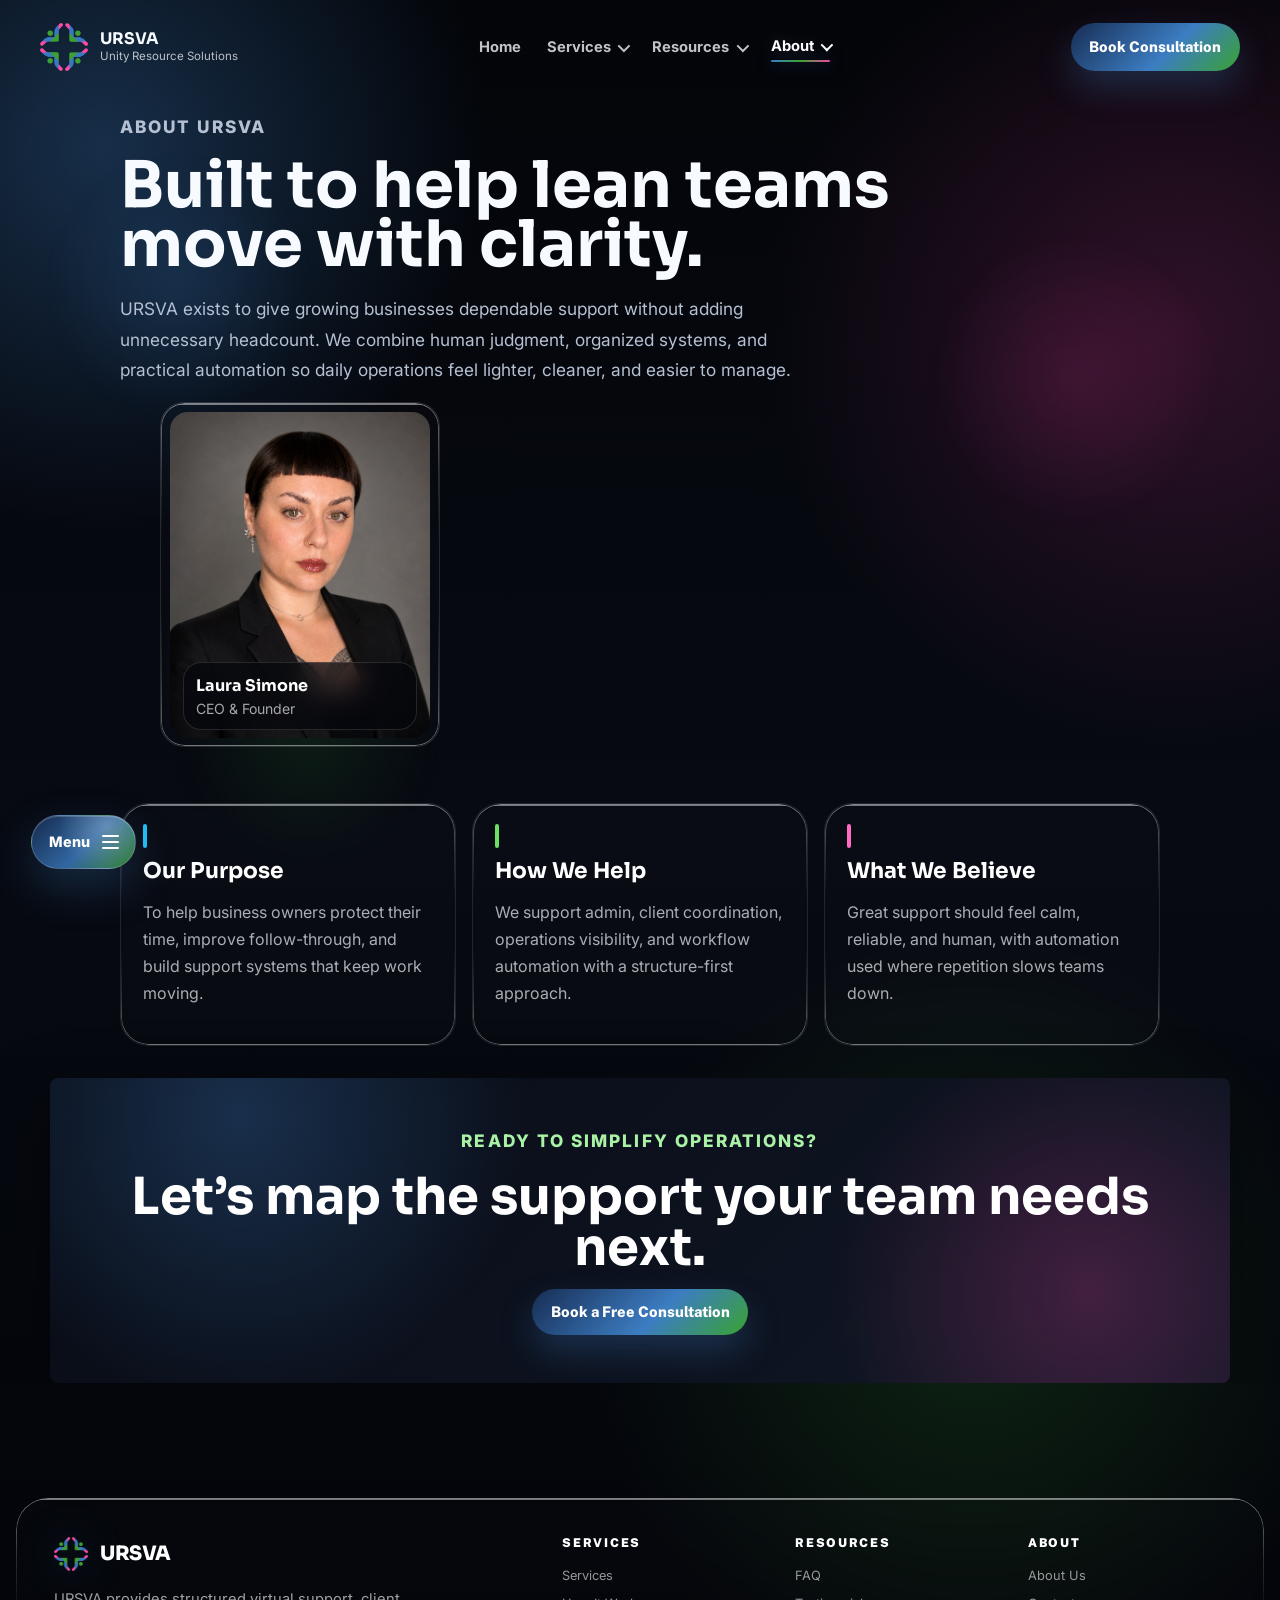
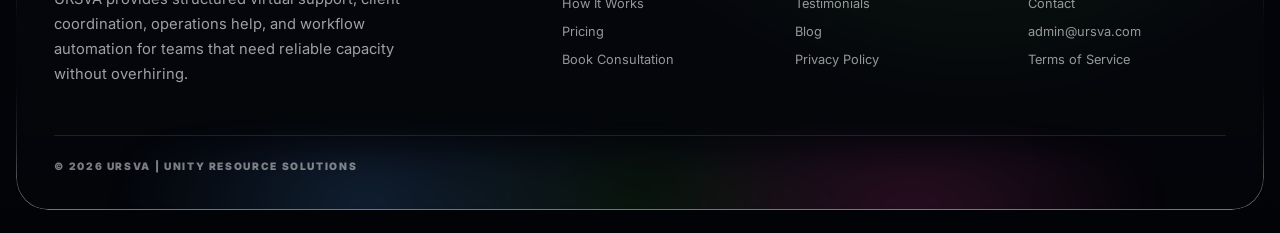
==== pages/about.html @ 96fa50a9 "update website" ====
<!DOCTYPE html>
<html lang="en">
  <head>
    <meta charset="UTF-8" />
    <meta name="viewport" content="width=device-width, initial-scale=1.0" />
    <link rel="preconnect" href="https://fonts.googleapis.com" />
    <link rel="preconnect" href="https://fonts.gstatic.com" crossorigin />
    <link href="https://fonts.googleapis.com/css2?family=Inter:wght@300;400;500;600;700;800&family=Public+Sans:wght@400;500;600;700;800&family=Sora:wght@500;600;700;800&display=swap" rel="stylesheet" />
    <link rel="stylesheet" href="../assets/css/styles.css" />
    <title>About Us | URSVA</title>
    <meta name="description" content="Learn about URSVA, a virtual support and workflow automation company founded by Laura Simone." />
    <meta name="keywords" content="about URSVA, Laura Simone CEO, virtual assistant company, workflow automation support" />
  </head>
  <body>
    <header class="site-header">
      <a class="brand" href="../index.html" aria-label="URSVA home">
        <img src="../assets/images/ursva-logo.png" alt="URSVA logo" />
        <span><strong>URSVA</strong><small>Unity Resource Solutions</small></span>
      </a>
      <button class="nav-toggle" type="button" aria-label="Open menu" aria-expanded="false">
        <span></span><span></span>
      </button>
      <nav class="site-nav" aria-label="Primary navigation">
        <a href="../index.html">Home</a>
        <div class="nav-item nav-dropdown services-menu">
          <a class="nav-link has-menu" href="services.html">Services</a>
          <div class="mega-menu" aria-label="Services menu">
            <div class="mega-menu-header">
              <h2>Services</h2>
              <p>Choose support, process, and pricing details for your team.</p>
            </div>
            <div class="mega-service-grid">
              <a class="mega-service-link" href="services.html#core-support"><span class="mini-icon blue"></span><span><strong>Core Support</strong><small>Daily admin, inbox, scheduling, and follow-ups.</small></span><em></em></a>
              <a class="mega-service-link" href="services.html#coordination"><span class="mini-icon green"></span><span><strong>Client Coordination</strong><small>Referral intake, records, tracking, and updates.</small></span><em></em></a>
              <a class="mega-service-link" href="services.html#operations"><span class="mini-icon pink"></span><span><strong>Operations Support</strong><small>Workflow visibility, reporting, and revenue support.</small></span><em></em></a>
              <a class="mega-service-link" href="services.html#automation"><span class="mini-icon dark"></span><span><strong>Workflow Automation</strong><small>Custom trackers, spreadsheets, and process cleanup.</small></span><em></em></a>
              <a class="mega-service-link priority-link process-link" href="how-it-works.html"><span class="mini-icon blue"></span><span><strong>How It Works</strong><small>See our onboarding and support process.</small></span><em></em></a>
              <a class="mega-service-link priority-link pricing-link" href="pricing.html"><span class="mini-icon green"></span><span><strong>Pricing</strong><small>Review plans that scale with your operations.</small></span><em></em></a>
            </div>
          </div>
        </div>
        <div class="nav-item nav-dropdown resources-menu">
          <a class="nav-link has-menu" href="blog.html">Resources</a>
          <div class="mega-menu compact" aria-label="Resources menu">
            <div class="mega-menu-header"><h2>Resources</h2><p>Helpful answers, proof points, and practical operations notes.</p></div>
            <div class="mega-service-grid">
              <a class="mega-service-link" href="faq.html"><span class="mini-icon blue"></span><span><strong>FAQ</strong><small>Answers to common support and onboarding questions.</small></span><em></em></a>
              <a class="mega-service-link" href="testimonials.html"><span class="mini-icon green"></span><span><strong>Testimonials</strong><small>What clients value about structured support.</small></span><em></em></a>
              <a class="mega-service-link" href="blog.html"><span class="mini-icon pink"></span><span><strong>Blog</strong><small>Ideas for cleaner operations and smarter delegation.</small></span><em></em></a>
            </div>
          </div>
        </div>
        <div class="nav-item nav-dropdown about-menu">
          <a class="nav-link active has-menu" href="about.html">About</a>
          <div class="mega-menu compact small" aria-label="About menu">
            <div class="mega-menu-header"><h2>About</h2><p>Meet URSVA and connect with our team.</p></div>
            <div class="mega-service-grid">
              <a class="mega-service-link" href="about.html"><span class="mini-icon blue"></span><span><strong>About Us</strong><small>Learn the purpose behind URSVA.</small></span><em></em></a>
              <a class="mega-service-link" href="contact.html"><span class="mini-icon green"></span><span><strong>Contact</strong><small>Book a consultation or send us a message.</small></span><em></em></a>
            </div>
          </div>
        </div>
      </nav>
      <a class="header-cta" href="contact.html">Book Consultation</a>
    </header>
    <main>
      <section class="page-hero about-hero">
        <div>
          <p class="eyebrow">About URSVA</p>
          <h1>Built to help lean teams move with clarity.</h1>
          <p>URSVA exists to give growing businesses dependable support without adding unnecessary headcount. We combine human judgment, organized systems, and practical automation so daily operations feel lighter, cleaner, and easier to manage.</p>
        </div>
        <figure class="founder-card liquid-glass">
          <img src="../assets/images/laura-simone-ceo-founder.png" alt="Laura Simone, CEO and Founder of URSVA" />
          <figcaption><strong>Laura Simone</strong><span>CEO & Founder</span></figcaption>
        </figure>
      </section>
      <section class="section about-purpose-grid">
        <article class="purpose-card liquid-glass"><span class="mini-icon blue"></span><h2>Our Purpose</h2><p>To help business owners protect their time, improve follow-through, and build support systems that keep work moving.</p></article>
        <article class="purpose-card liquid-glass"><span class="mini-icon green"></span><h2>How We Help</h2><p>We support admin, client coordination, operations visibility, and workflow automation with a structure-first approach.</p></article>
        <article class="purpose-card liquid-glass"><span class="mini-icon pink"></span><h2>What We Believe</h2><p>Great support should feel calm, reliable, and human, with automation used where repetition slows teams down.</p></article>
      </section>
      <section class="section cta-section slim"><p class="eyebrow">Ready to simplify operations?</p><h2>Let’s map the support your team needs next.</h2><a class="button primary" href="contact.html">Book a Free Consultation</a></section>
    </main>
    <footer class="site-footer liquid-glass">
      <div class="footer-grid">
        <section class="footer-brand-block" aria-label="URSVA footer overview">
          <a class="footer-brand" href="../index.html" aria-label="URSVA home">
            <img src="../assets/images/ursva-logo.png" alt="URSVA logo" />
            <span>URSVA</span>
          </a>
          <p>URSVA provides structured virtual support, client coordination, operations help, and workflow automation for teams that need reliable capacity without overhiring.</p>
        </section>
        <nav class="footer-links-grid" aria-label="Footer navigation">
          <div><h2>Services</h2><a href="services.html">Services</a><a href="how-it-works.html">How It Works</a><a href="pricing.html">Pricing</a><a href="contact.html">Book Consultation</a></div>
          <div><h2>Resources</h2><a href="faq.html">FAQ</a><a href="testimonials.html">Testimonials</a><a href="blog.html">Blog</a><a href="privacy-policy.html">Privacy Policy</a></div>
          <div><h2>About</h2><a href="about.html">About Us</a><a href="contact.html">Contact</a><a href="mailto:admin@ursva.com">admin@ursva.com</a><a href="terms-of-service.html">Terms of Service</a></div>
        </nav>
      </div>
      <div class="footer-bottom-bar"><p>© 2026 URSVA | Unity Resource Solutions</p></div>
    </footer>
    <script src="../assets/js/main.js?v=nav-groups-v1"></script>
  </body>
</html>
---- assets/css/styles.css ----
:root {
  --ink: #f7fbff;
  --muted: #b5c0d2;
  --surface: #070a12;
  --panel: rgba(13, 18, 31, 0.82);
  --line: rgba(255, 255, 255, 0.14);
  --blue: #3c7dc2;
  --blue-dark: #172d54;
  --green: #39a331;
  --green-dark: #246d28;
  --pink: #f742a7;
  --pink-dark: #b61f72;
  --purple: #8d63ff;
  --shadow: 0 26px 70px rgba(0, 0, 0, 0.4);
  --embedded-nav-top: 0px;
  --embedded-nav-padding-y: 0.72rem;
  --embedded-nav-padding-x: clamp(0.95rem, 2.2vw, 2rem);
  --embedded-logo-size: 48px;
  --embedded-cta-height: 48px;
}

* {
  box-sizing: border-box;
}

body {
  position: relative;
  margin: 0;
  color: var(--ink);
  background:
    radial-gradient(circle at 8% 8%, rgba(60, 125, 194, 0.34), transparent 24rem),
    radial-gradient(circle at 92% 18%, rgba(247, 66, 167, 0.18), transparent 26rem),
    radial-gradient(circle at 76% 72%, rgba(57, 163, 49, 0.18), transparent 24rem),
    linear-gradient(180deg, #030509 0%, #070a12 46%, #020307 100%);
  font-family: "Inter", "Public Sans", sans-serif;
  -moz-osx-font-smoothing: grayscale;
  -webkit-font-smoothing: antialiased;
}

body::before {
  content: "";
  position: fixed;
  inset: 0;
  z-index: -1;
  pointer-events: none;
  background:
    radial-gradient(circle at 14% 32%, rgba(60, 125, 194, 0.18), transparent 8rem),
    radial-gradient(circle at 84% 42%, rgba(247, 66, 167, 0.13), transparent 9rem),
    radial-gradient(circle at 24% 82%, rgba(57, 163, 49, 0.12), transparent 8rem);
  filter: blur(10px);
}

a {
  color: inherit;
  text-decoration: none;
}

img {
  display: block;
  max-width: 100%;
}

.site-header {
  position: absolute;
  top: var(--embedded-nav-top);
  right: 0;
  left: 0;
  z-index: 80;
  display: grid;
  grid-template-columns: auto 1fr auto;
  align-items: center;
  gap: clamp(1rem, 3vw, 2rem);
  width: min(1280px, calc(100% - 24px));
  margin: 0 auto;
  padding: clamp(1rem, 1.8vw, 1.5rem) var(--embedded-nav-padding-x);
  background: transparent;
  border: 0;
  border-radius: 0;
  box-shadow: none;
  transform: none;
  backdrop-filter: none;
  -webkit-backdrop-filter: none;
}

.home-header {
  top: 0;
}

.site-header .brand img {
  width: var(--embedded-logo-size);
  height: var(--embedded-logo-size);
}

.site-header .brand strong {
  font-size: 1rem;
}

.site-header .brand small {
  color: rgba(255, 255, 255, 0.72);
}

.site-header .site-nav > a,
.site-header .site-nav .nav-link {
  position: relative;
  z-index: 1;
  padding: 0.5rem 0;
  background: transparent;
  transition: color 180ms ease, text-shadow 180ms ease, transform 180ms ease;
}

.site-header .site-nav > a::before,
.site-header .site-nav .nav-link::before {
  content: "";
  position: absolute;
  right: 0;
  bottom: 0.08rem;
  left: 0;
  height: 2px;
  border-radius: 999px;
  opacity: 0;
  background: linear-gradient(90deg, var(--blue), var(--green), var(--pink));
  box-shadow:
    0 0 16px rgba(60, 125, 194, 0.58),
    0 0 22px rgba(247, 66, 167, 0.2);
  transform: scaleX(0.35);
  transform-origin: center;
  transition: opacity 180ms ease, transform 220ms ease;
}

.site-header .site-nav > a:hover,
.site-header .site-nav > a.active,
.site-header .site-nav .nav-link:hover,
.site-header .site-nav .nav-link.active,
.site-header .nav-dropdown.menu-open .nav-link,
.site-header .nav-dropdown.menu-locked .nav-link {
  color: #fff;
  background: transparent;
  text-shadow: 0 0 18px rgba(255, 255, 255, 0.22);
}

.site-header .site-nav > a:hover,
.site-header .site-nav > a.active,
.site-header .site-nav .nav-link:hover,
.site-header .site-nav .nav-link.active,
.site-header .nav-dropdown.menu-open .nav-link,
.site-header .nav-dropdown.menu-locked .nav-link {
  transform: translateY(-1px);
}

.site-header .site-nav > a:hover::before,
.site-header .site-nav > a.active::before,
.site-header .site-nav .nav-link:hover::before,
.site-header .site-nav .nav-link.active::before,
.site-header .nav-dropdown.menu-open .nav-link::before,
.site-header .nav-dropdown.menu-locked .nav-link::before {
  opacity: 1;
  transform: scaleX(1);
}

.site-header .site-nav {
  gap: clamp(1.2rem, 2vw, 2.25rem);
  padding: 0;
  border: 0;
  border-radius: 0;
  background: transparent;
  box-shadow: none;
}

.site-header .header-cta {
  min-height: var(--embedded-cta-height);
  padding-inline: 1.15rem;
}

.brand {
  display: inline-flex;
  align-items: center;
  gap: 0.75rem;
  min-width: max-content;
}

.brand img {
  width: 46px;
  height: 46px;
  object-fit: contain;
}

.brand strong {
  display: block;
  font-family: "Sora", sans-serif;
  font-size: 1.02rem;
  line-height: 1;
}

.brand small {
  display: block;
  margin-top: 0.18rem;
  color: var(--muted);
  font-size: 0.72rem;
}

.site-nav {
  position: relative;
  justify-self: center;
  display: flex;
  align-items: center;
  gap: 0.25rem;
}

.site-nav > a,
.site-nav .nav-link {
  display: inline-flex;
  align-items: center;
  padding: 0.75rem 0.95rem;
  color: rgba(255, 255, 255, 0.76);
  border-radius: 999px;
  font-size: 0.92rem;
  font-weight: 700;
}

.site-nav > a:hover,
.site-nav > a.active,
.site-nav .nav-link:hover,
.site-nav .nav-link.active {
  color: #fff;
  background: transparent;
}

.nav-item {
  position: relative;
}

.nav-dropdown::after {
  content: "";
  position: fixed;
  top: 56px;
  left: 50%;
  z-index: 24;
  width: min(700px, calc(100% - 64px));
  height: 24px;
  pointer-events: none;
  transform: translateX(-50%);
}

.nav-dropdown:hover::after,
.nav-dropdown:focus-within::after,
.nav-dropdown.menu-open::after,
.nav-dropdown.menu-locked::after {
  pointer-events: auto;
}

.has-menu::after {
  content: "";
  width: 7px;
  height: 7px;
  margin-left: 0.45rem;
  border-right: 2px solid currentColor;
  border-bottom: 2px solid currentColor;
  transform: rotate(45deg) translateY(-2px);
}

.mega-menu {
  position: fixed;
  isolation: isolate;
  top: 72px;
  left: 50%;
  z-index: 25;
  width: min(700px, calc(100% - 64px));
  padding: 0.82rem;
  color: #fff;
  background:
    radial-gradient(circle at 10% 10%, rgba(60, 125, 194, 0.34), transparent 11rem),
    radial-gradient(circle at 92% 20%, rgba(247, 66, 167, 0.24), transparent 10rem),
    radial-gradient(circle at 18% 92%, rgba(57, 163, 49, 0.18), transparent 11rem),
    linear-gradient(135deg, rgba(12, 18, 29, 0.94), rgba(3, 6, 12, 0.9));
  border: 1px solid rgba(255, 255, 255, 0.2);
  border-radius: 26px;
  box-shadow:
    inset 0 1px 2px rgba(255, 255, 255, 0.2),
    inset 0 -1px 0 rgba(255, 255, 255, 0.08),
    0 26px 70px rgba(0, 0, 0, 0.42),
    0 0 44px rgba(60, 125, 194, 0.1);
  opacity: 0;
  pointer-events: none;
  transform: translate(-50%, 8px) scale(0.985);
  backdrop-filter: blur(20px) saturate(165%);
  -webkit-backdrop-filter: blur(20px) saturate(165%);
  transition: opacity 120ms ease, transform 120ms ease;
}

.mega-menu::before {
  content: "";
  position: absolute;
  inset: 0;
  border-radius: inherit;
  padding: 1.2px;
  pointer-events: none;
  background:
    linear-gradient(180deg, rgba(255, 255, 255, 0.55), rgba(255, 255, 255, 0.08) 36%, rgba(255, 255, 255, 0.1) 68%, rgba(255, 255, 255, 0.48)),
    linear-gradient(90deg, rgba(32, 191, 247, 0.34), rgba(247, 66, 167, 0.28), rgba(57, 163, 49, 0.28));
  -webkit-mask:
    linear-gradient(#fff 0 0) content-box,
    linear-gradient(#fff 0 0);
  mask:
    linear-gradient(#fff 0 0) content-box,
    linear-gradient(#fff 0 0);
  -webkit-mask-composite: xor;
  mask-composite: exclude;
}

.mega-menu::after {
  content: "";
  position: absolute;
  inset: 0.6rem;
  z-index: -1;
  pointer-events: none;
  background:
    radial-gradient(circle at 12% 18%, rgba(32, 191, 247, 0.34), transparent 8rem),
    radial-gradient(circle at 86% 22%, rgba(247, 66, 167, 0.24), transparent 7rem),
    radial-gradient(circle at 42% 92%, rgba(57, 163, 49, 0.2), transparent 7rem);
  border-radius: 22px;
  filter: blur(16px);
  opacity: 0.56;
  animation: dropdownAurora 7s ease-in-out infinite alternate;
}

.nav-dropdown:hover .mega-menu,
.nav-dropdown:focus-within .mega-menu,
.nav-dropdown.menu-open .mega-menu,
.nav-dropdown.menu-locked .mega-menu {
  opacity: 1;
  pointer-events: auto;
  transform: translate(-50%, 0) scale(1);
}

.mega-menu.compact {
  width: min(430px, calc(100% - 64px));
}

.mega-menu.compact .mega-service-grid {
  grid-template-columns: 1fr;
}

.mega-menu.small {
  width: min(340px, calc(100% - 64px));
}

.mega-service-link {
  position: relative;
  isolation: isolate;
  overflow: hidden;
  --dropdown-title-color: #8dc2ff;
  border: 1px solid rgba(255, 255, 255, 0.18);
  border-radius: 14px;
  transition:
    background 180ms ease,
    border-color 180ms ease,
    box-shadow 180ms ease,
    transform 180ms ease;
}

.mega-menu-header {
  position: relative;
  margin-bottom: 0.65rem;
  padding: 0.12rem 0.12rem 0.55rem;
  border-bottom: 1px solid rgba(255, 255, 255, 0.12);
}

.mega-menu-header h2 {
  margin-bottom: 0.35rem;
  color: #fff;
  font-size: clamp(1.18rem, 1.8vw, 1.65rem);
  line-height: 1;
  text-shadow: 0 2px 16px rgba(0, 0, 0, 0.42);
}

.mega-menu-header p {
  margin-bottom: 0;
  color: rgba(247, 251, 255, 0.86);
  font-size: 0.78rem;
  line-height: 1.45;
  text-shadow: 0 1px 10px rgba(0, 0, 0, 0.36);
}

.mega-service-link em::after {
  content: "";
  width: 9px;
  height: 9px;
  border-top: 2px solid currentColor;
  border-right: 2px solid currentColor;
  transform: rotate(45deg);
}

.mega-service-link:hover,
.mega-service-link:focus,
.mega-service-link.is-hovering {
  background:
    radial-gradient(circle 8rem at var(--glow-x, 18%) var(--glow-y, 50%), rgba(255, 255, 255, 0.18), transparent 58%),
    radial-gradient(circle at 12% 82%, rgba(32, 191, 247, 0.42), transparent 6rem),
    radial-gradient(circle at 92% 18%, rgba(247, 66, 167, 0.28), transparent 6rem),
    linear-gradient(180deg, rgba(255, 255, 255, 0.16), rgba(255, 255, 255, 0.035)),
    rgba(12, 18, 28, 0.84);
  border-color: rgba(39, 189, 247, 0.72);
  box-shadow:
    inset 0 1px 0 rgba(255, 255, 255, 0.22),
    inset 0 -1px 0 rgba(255, 255, 255, 0.08),
    0 0 32px rgba(39, 189, 247, 0.28),
    0 16px 38px rgba(39, 189, 247, 0.2);
  transform: translateY(-2px);
}

.mega-service-link::before {
  content: "";
  position: absolute;
  inset: 1px;
  z-index: 0;
  pointer-events: none;
  background:
    linear-gradient(180deg, rgba(255, 255, 255, 0.18), rgba(255, 255, 255, 0.02) 42%, rgba(255, 255, 255, 0.08)),
    radial-gradient(circle at 20% 0%, rgba(255, 255, 255, 0.16), transparent 3.8rem);
  border-radius: inherit;
  opacity: 0.58;
  mix-blend-mode: screen;
}

.mega-service-link::after {
  content: "";
  position: absolute;
  inset: -35% -55%;
  z-index: 0;
  pointer-events: none;
  background:
    linear-gradient(105deg, transparent 35%, rgba(255, 255, 255, 0.12) 47%, rgba(32, 191, 247, 0.16) 52%, transparent 64%),
    linear-gradient(105deg, transparent 48%, rgba(247, 66, 167, 0.12) 56%, transparent 68%);
  opacity: 0;
  transform: translateX(-38%) rotate(8deg);
}

.mega-service-link:hover::after,
.mega-service-link:focus::after,
.mega-service-link.is-hovering::after {
  opacity: 1;
  animation: dropdownLightSweep 1.15s cubic-bezier(0.22, 1, 0.36, 1) both;
}

.mega-service-link strong {
  position: relative;
  z-index: 1;
  display: inline-block;
  color: var(--dropdown-title-color);
  font-size: 0.92rem;
  font-weight: 900;
  letter-spacing: -0.015em;
  line-height: 1.12;
  text-shadow:
    0 1px 8px rgba(0, 0, 0, 0.72),
    0 0 14px color-mix(in srgb, var(--dropdown-title-color) 38%, transparent);
}

.mega-service-link:hover strong,
.mega-service-link:focus strong,
.mega-service-link.is-hovering strong {
  color: #fff;
  text-shadow:
    0 1px 8px rgba(0, 0, 0, 0.72),
    0 0 18px color-mix(in srgb, var(--dropdown-title-color) 58%, transparent);
}

.mega-service-link:hover small,
.mega-service-link:focus small,
.mega-service-link.is-hovering small {
  color: rgba(247, 251, 255, 0.94);
}

.mega-service-link.process-link strong {
  --dropdown-title-color: #bca7ff;
}

.mega-service-link.pricing-link strong {
  --dropdown-title-color: #8dc2ff;
}

.mega-service-link small {
  display: block;
  margin-top: 0.32rem;
  position: relative;
  z-index: 1;
  color: rgba(247, 251, 255, 0.84);
  font-size: 0.8rem;
  font-weight: 650;
  line-height: 1.42;
  text-shadow: 0 1px 8px rgba(0, 0, 0, 0.46);
}

.mega-service-grid .mega-service-link:nth-child(4n + 1) {
  --dropdown-title-color: #8dc2ff;
}

.mega-service-grid .mega-service-link:nth-child(4n + 2) {
  --dropdown-title-color: #8ce39a;
}

.mega-service-grid .mega-service-link:nth-child(4n + 3) {
  --dropdown-title-color: #ff8ed0;
}

.mega-service-grid .mega-service-link:nth-child(4n + 4) {
  --dropdown-title-color: #bca7ff;
}

.services-menu .mega-service-link:nth-of-type(1) {
  --dropdown-title-color: #8dc2ff;
}

.services-menu .mega-service-link:nth-of-type(2) {
  --dropdown-title-color: #8ce39a;
}

.services-menu .mega-service-link:nth-of-type(3) {
  --dropdown-title-color: #ff8ed0;
}

.services-menu .mega-service-link:nth-of-type(4) {
  --dropdown-title-color: #bca7ff;
}

.services-menu .mega-service-link:nth-of-type(5) {
  --dropdown-title-color: #8dc2ff;
}

.services-menu .mega-service-link:nth-of-type(6) {
  --dropdown-title-color: #8ce39a;
}

.mega-service-grid {
  display: grid;
  grid-template-columns: 1fr 1fr;
  gap: 0.58rem;
}

.services-menu .mega-service-grid {
  grid-template-columns: minmax(205px, 0.78fr) minmax(0, 1fr);
  grid-template-rows: repeat(4, minmax(58px, auto));
  align-items: stretch;
}

.mega-service-link {
  display: grid;
  grid-template-columns: 1fr auto;
  align-items: center;
  gap: 0.62rem;
  min-height: 58px;
  padding: 0.66rem 0.78rem;
  background:
    radial-gradient(circle at 18% 0%, rgba(255, 255, 255, 0.18), transparent 3.3rem),
    linear-gradient(180deg, rgba(255, 255, 255, 0.145), rgba(255, 255, 255, 0.03)),
    rgba(7, 12, 21, 0.9);
  box-shadow:
    inset 0 1px 2px rgba(255, 255, 255, 0.22),
    inset 0 -1px 0 rgba(255, 255, 255, 0.08),
    0 10px 24px rgba(0, 0, 0, 0.18);
}

.mega-service-link > span,
.mega-service-link em {
  position: relative;
  z-index: 1;
}

.mega-menu .mini-icon {
  display: none;
}

.services-menu .mega-service-link:not(.priority-link) {
  grid-column: 2;
}

.services-menu .mega-service-link:nth-of-type(1) {
  grid-row: 1;
}

.services-menu .mega-service-link:nth-of-type(2) {
  grid-row: 2;
}

.services-menu .mega-service-link:nth-of-type(3) {
  grid-row: 3;
}

.services-menu .mega-service-link:nth-of-type(4) {
  grid-row: 4;
}

.mega-service-link.priority-link {
  grid-column: 1;
  align-content: space-between;
  align-items: stretch;
  grid-template-columns: 1fr;
  min-height: 0;
  padding: 1rem;
  background:
    radial-gradient(circle at 10% 8%, rgba(60, 125, 194, 0.48), transparent 6.5rem),
    radial-gradient(circle at 95% 72%, rgba(247, 66, 167, 0.24), transparent 7rem),
    linear-gradient(145deg, rgba(255, 255, 255, 0.18), rgba(255, 255, 255, 0.035)),
    rgba(7, 12, 21, 0.92);
  border-color: rgba(141, 194, 255, 0.46);
  border-radius: 16px;
  box-shadow:
    inset 0 1px 2px rgba(255, 255, 255, 0.22),
    inset 0 -1px 0 rgba(255, 255, 255, 0.1),
    0 16px 38px rgba(60, 125, 194, 0.18);
}

.mega-service-link.process-link {
  grid-row: 1 / span 2;
}

.mega-service-link.pricing-link {
  grid-row: 3 / span 2;
}

.mega-service-link.priority-link::before {
  content: "";
  position: absolute;
  inset: 0;
  border-radius: inherit;
  padding: 1px;
  pointer-events: none;
  background: linear-gradient(135deg, rgba(60, 125, 194, 0.88), rgba(57, 163, 49, 0.44), rgba(247, 66, 167, 0.72));
  -webkit-mask:
    linear-gradient(#fff 0 0) content-box,
    linear-gradient(#fff 0 0);
  mask:
    linear-gradient(#fff 0 0) content-box,
    linear-gradient(#fff 0 0);
  -webkit-mask-composite: xor;
  mask-composite: exclude;
}

.mega-service-link.priority-link::after {
  border-radius: inherit;
}

.mega-service-link.priority-link strong {
  display: block;
  max-width: 11.5rem;
  font-size: 1.08rem;
  line-height: 1.04;
}

.mega-service-link.priority-link small {
  max-width: 12rem;
  color: rgba(247, 251, 255, 0.88);
}

.mega-service-link.priority-link em {
  justify-self: start;
  display: inline-flex;
  align-items: center;
  width: 2.1rem;
  height: 2.1rem;
  margin-top: 0.85rem;
  color: #fff;
  background:
    radial-gradient(circle at 28% 28%, rgba(255, 255, 255, 0.32), transparent 0.85rem),
    linear-gradient(135deg, rgba(60, 125, 194, 0.78), rgba(57, 163, 49, 0.44));
  border: 1px solid rgba(255, 255, 255, 0.18);
  border-radius: 10px;
  box-shadow: 0 14px 30px rgba(60, 125, 194, 0.24);
}

.mega-service-link.pricing-link {
  background:
    radial-gradient(circle at 12% 10%, rgba(57, 163, 49, 0.4), transparent 6.5rem),
    radial-gradient(circle at 96% 74%, rgba(32, 191, 247, 0.26), transparent 7rem),
    linear-gradient(145deg, rgba(255, 255, 255, 0.18), rgba(255, 255, 255, 0.035)),
    rgba(8, 13, 22, 0.74);
  border-color: rgba(96, 222, 170, 0.44);
}

.mega-service-link.priority-link:hover,
.mega-service-link.priority-link:focus,
.mega-service-link.priority-link.is-hovering {
  background:
    radial-gradient(circle 10rem at var(--glow-x, 35%) var(--glow-y, 45%), rgba(255, 255, 255, 0.24), transparent 62%),
    radial-gradient(circle at 14% 18%, rgba(60, 125, 194, 0.62), transparent 8rem),
    radial-gradient(circle at 92% 78%, rgba(247, 66, 167, 0.36), transparent 8rem),
    linear-gradient(135deg, rgba(60, 125, 194, 0.45), rgba(14, 17, 32, 0.82));
  border-color: rgba(141, 194, 255, 0.72);
  box-shadow:
    0 0 0 1px rgba(141, 194, 255, 0.2),
    0 0 42px rgba(60, 125, 194, 0.32),
    0 22px 55px rgba(247, 66, 167, 0.16);
}

.mega-service-link em {
  display: grid;
  place-items: center;
  color: rgba(255, 255, 255, 0.62);
  font-style: normal;
}

.mega-service-link.priority-link em {
  display: grid;
  place-items: initial;
  place-content: center;
}

@keyframes dropdownAurora {
  0% {
    opacity: 0.55;
    transform: translate3d(-0.35rem, -0.15rem, 0) scale(0.98);
  }
  100% {
    opacity: 0.9;
    transform: translate3d(0.35rem, 0.25rem, 0) scale(1.02);
  }
}

@keyframes dropdownLightSweep {
  0% {
    transform: translateX(-42%) rotate(8deg);
  }
  100% {
    transform: translateX(42%) rotate(8deg);
  }
}

@media (prefers-reduced-motion: reduce) {
  .mega-menu::after,
  .mega-service-link:hover::after,
  .mega-service-link:focus::after,
  .mega-service-link.is-hovering::after {
    animation: none;
  }
}

.mini-icon {
  width: 18px;
  height: 18px;
  border: 2px solid currentColor;
  border-radius: 6px;
}

.mini-icon.blue {
  color: #20bff7;
}

.mini-icon.green {
  color: #6ce062;
}

.mini-icon.pink {
  color: #ff6bbe;
}

.mini-icon.dark {
  color: #8dc2ff;
}

.mega-service-link:hover .mini-icon,
.mega-service-link:focus .mini-icon,
.mega-service-link.is-hovering .mini-icon {
  color: #fff;
}

.header-cta,
.button {
  display: inline-flex;
  align-items: center;
  justify-content: center;
  min-height: 46px;
  padding: 0.85rem 1.15rem;
  border: 0;
  border-radius: 999px;
  font: 800 0.92rem/1 "Public Sans", sans-serif;
  cursor: pointer;
}

.header-cta,
.button.primary {
  color: #fff;
  background: linear-gradient(135deg, var(--blue-dark), var(--blue) 58%, var(--green));
  box-shadow: 0 16px 34px rgba(60, 125, 194, 0.28);
}

.button.secondary {
  color: #fff;
  background: rgba(255, 255, 255, 0.08);
  border: 1px solid var(--line);
}

.floating-nav {
  position: fixed;
  left: clamp(1rem, 2.4vw, 2rem);
  bottom: clamp(1rem, 2.4vw, 2rem);
  z-index: 80;
  display: grid;
  justify-items: start;
  gap: 0.8rem;
  font-family: "Inter", "Public Sans", sans-serif;
}

.floating-nav-panel {
  width: min(19rem, calc(100vw - 2rem));
  padding: 0.75rem;
  background:
    radial-gradient(circle at 85% 10%, rgba(60, 125, 194, 0.34), transparent 8rem),
    radial-gradient(circle at 8% 88%, rgba(247, 66, 167, 0.18), transparent 8rem),
    linear-gradient(135deg, rgba(9, 13, 22, 0.84), rgba(5, 7, 13, 0.72));
  border: 1px solid rgba(255, 255, 255, 0.16);
  border-radius: 24px;
  box-shadow:
    inset 0 1px 0 rgba(255, 255, 255, 0.14),
    0 24px 70px rgba(0, 0, 0, 0.45);
  opacity: 0;
  pointer-events: none;
  transform: translateY(14px) scale(0.96);
  transform-origin: bottom left;
  transition:
    opacity 200ms ease,
    transform 260ms cubic-bezier(0.22, 1, 0.36, 1);
  backdrop-filter: blur(18px) saturate(150%);
  -webkit-backdrop-filter: blur(18px) saturate(150%);
}

.floating-nav.is-open .floating-nav-panel {
  opacity: 1;
  pointer-events: auto;
  transform: translateY(0) scale(1);
}

.floating-nav-panel a {
  display: flex;
  align-items: center;
  justify-content: space-between;
  gap: 1rem;
  min-height: 44px;
  padding: 0.78rem 0.9rem;
  color: rgba(255, 255, 255, 0.78);
  border: 1px solid transparent;
  border-radius: 16px;
  font-size: 0.92rem;
  font-weight: 800;
  transition:
    color 180ms ease,
    background 180ms ease,
    border-color 180ms ease,
    transform 180ms ease,
    box-shadow 180ms ease;
}

.floating-nav-panel a::after {
  content: "→";
  color: rgba(255, 255, 255, 0.42);
  transition: transform 180ms ease, color 180ms ease;
}

.floating-nav-panel a:hover,
.floating-nav-panel a:focus,
.floating-nav-panel a.is-active {
  color: #fff;
  background:
    radial-gradient(circle at 20% 50%, rgba(60, 125, 194, 0.34), transparent 5rem),
    rgba(255, 255, 255, 0.08);
  border-color: rgba(255, 255, 255, 0.14);
  box-shadow: 0 12px 34px rgba(60, 125, 194, 0.16);
  transform: translateX(2px);
}

.floating-nav-panel a:hover::after,
.floating-nav-panel a:focus::after,
.floating-nav-panel a.is-active::after {
  color: #fff;
  transform: translateX(3px);
}

.floating-nav-panel .floating-nav-cta {
  justify-content: center;
  margin-top: 0.45rem;
  color: #fff;
  background: linear-gradient(135deg, var(--blue-dark), var(--blue) 58%, var(--green));
  box-shadow: 0 14px 36px rgba(60, 125, 194, 0.3);
}

.floating-nav-panel .floating-nav-cta::after {
  content: "";
}

.floating-nav-toggle {
  display: inline-flex;
  align-items: center;
  gap: 0.72rem;
  min-height: 54px;
  padding: 0.85rem 1rem 0.85rem 1.1rem;
  color: #fff;
  background:
    radial-gradient(circle at 72% 20%, rgba(255, 255, 255, 0.24), transparent 3rem),
    linear-gradient(135deg, rgba(23, 45, 84, 0.88), rgba(60, 125, 194, 0.82) 54%, rgba(57, 163, 49, 0.76));
  border: 1px solid rgba(255, 255, 255, 0.2);
  border-radius: 999px;
  box-shadow:
    inset 0 1px 0 rgba(255, 255, 255, 0.18),
    0 18px 44px rgba(60, 125, 194, 0.28);
  cursor: pointer;
  font: 800 0.9rem/1 "Inter", "Public Sans", sans-serif;
  transition: transform 200ms ease, box-shadow 200ms ease;
  backdrop-filter: blur(16px) saturate(150%);
  -webkit-backdrop-filter: blur(16px) saturate(150%);
}

.floating-nav-toggle:hover,
.floating-nav.is-open .floating-nav-toggle {
  transform: translateY(-3px);
  box-shadow:
    inset 0 1px 0 rgba(255, 255, 255, 0.2),
    0 22px 54px rgba(60, 125, 194, 0.34);
}

.floating-nav-icon {
  display: grid;
  gap: 4px;
}

.floating-nav-icon span {
  display: block;
  width: 17px;
  height: 2px;
  background: currentColor;
  border-radius: 999px;
  transition: transform 200ms ease, opacity 200ms ease;
}

.floating-nav.is-open .floating-nav-icon span:first-child {
  transform: translateY(6px) rotate(45deg);
}

.floating-nav.is-open .floating-nav-icon span:nth-child(2) {
  opacity: 0;
}

.floating-nav.is-open .floating-nav-icon span:last-child {
  transform: translateY(-6px) rotate(-45deg);
}

.nav-toggle {
  display: none;
}

main {
  overflow: hidden;
}

.liquid-glass {
  position: relative;
  overflow: hidden;
  background: rgba(255, 255, 255, 0.01);
  background-blend-mode: luminosity;
  border: 0;
  box-shadow: inset 0 1px 1px rgba(255, 255, 255, 0.1);
  backdrop-filter: blur(4px);
  -webkit-backdrop-filter: blur(4px);
}

.liquid-glass::before {
  content: "";
  position: absolute;
  inset: 0;
  padding: 1.4px;
  border-radius: inherit;
  pointer-events: none;
  background: linear-gradient(
    180deg,
    rgba(255, 255, 255, 0.45) 0%,
    rgba(255, 255, 255, 0.15) 20%,
    rgba(255, 255, 255, 0) 40%,
    rgba(255, 255, 255, 0) 60%,
    rgba(255, 255, 255, 0.15) 80%,
    rgba(255, 255, 255, 0.45) 100%
  );
  -webkit-mask:
    linear-gradient(#fff 0 0) content-box,
    linear-gradient(#fff 0 0);
  mask:
    linear-gradient(#fff 0 0) content-box,
    linear-gradient(#fff 0 0);
  -webkit-mask-composite: xor;
  mask-composite: exclude;
}

.hero {
  position: relative;
  width: 100%;
  min-height: calc(100vh - 6rem);
  margin: 0;
  padding: 9.6rem clamp(1.5rem, 4vw, 4rem) 3rem;
  color: #fff;
}

.hero-video-section {
  display: flex;
  align-items: flex-end;
  isolation: isolate;
  background: #000;
}

.hero-bg-video {
  position: absolute;
  inset: 0;
  z-index: -1;
  width: 100%;
  height: 100%;
  object-fit: cover;
}

.hero-content-grid {
  position: relative;
  z-index: 1;
  display: grid;
  grid-template-columns: minmax(0, 1fr) minmax(260px, 0.72fr);
  align-items: end;
  gap: 2rem;
  width: min(1180px, 100%);
  margin: 0 auto;
}

.hero-copy {
  max-width: 760px;
}

.hero-tag {
  display: flex;
  justify-content: flex-end;
}

.hero-tag .liquid-glass {
  padding: 0.85rem 1.25rem;
  border: 1px solid rgba(255, 255, 255, 0.2);
  border-radius: 16px;
}

.hero-tag span {
  position: relative;
  z-index: 1;
  color: #fff;
  font-size: clamp(1.1rem, 1.8vw, 1.55rem);
  font-weight: 300;
  letter-spacing: -0.03em;
}

.hero-media {
  order: 2;
}

.hero-image-card {
  position: relative;
  min-height: 560px;
  margin: 0;
  overflow: hidden;
  background: #050914;
  border: 1px solid rgba(60, 125, 194, 0.28);
  border-radius: 8px;
  box-shadow: var(--shadow);
}

.hero-image-card::after {
  content: "";
  position: absolute;
  inset: 0;
  background:
    linear-gradient(180deg, rgba(16, 22, 34, 0.04), rgba(16, 22, 34, 0.28)),
    linear-gradient(135deg, rgba(57, 163, 49, 0.12), rgba(247, 66, 167, 0.08));
  pointer-events: none;
}

.hero-image-card img {
  width: 100%;
  height: 100%;
  min-height: 560px;
  object-fit: cover;
}

.eyebrow {
  margin: 0 0 0.9rem;
  color: var(--green-dark);
  font-size: 0.78rem;
  font-weight: 800;
  letter-spacing: 0.12em;
  text-transform: uppercase;
}

h1,
h2,
h3,
p {
  margin-top: 0;
}

h1,
h2,
h3 {
  font-family: "Sora", sans-serif;
  letter-spacing: 0;
}

h1 {
  max-width: 760px;
  margin-bottom: 1.25rem;
  font-size: clamp(3.1rem, 8vw, 6.9rem);
  line-height: 0.92;
}

.hero h1:not(.stellar-heading) {
  margin-bottom: 1rem;
  font-family: "Inter", "Public Sans", sans-serif;
  max-width: 760px;
  font-size: clamp(2.75rem, 5.2vw, 5.1rem);
  font-weight: 500;
  line-height: 1;
  letter-spacing: -0.055em;
}

.animated-heading .char {
  display: inline-block;
  opacity: 0;
  transform: translateX(-18px);
  transition:
    opacity 500ms ease,
    transform 500ms ease;
  transition-delay: calc(200ms + (var(--char-index) * 30ms));
}

.animated-heading .heading-line {
  display: block;
  white-space: nowrap;
}

.animated-heading.is-visible .char {
  opacity: 1;
  transform: translateX(0);
}

h2 {
  margin-bottom: 1rem;
  font-size: clamp(2rem, 4vw, 4rem);
  line-height: 1;
}

h3 {
  margin-bottom: 0.65rem;
  font-size: 1.08rem;
}

.hero-copy p:not(.eyebrow),
.page-hero p,
.section-heading p,
.rich-copy p,
.cta-section p {
  max-width: 660px;
  color: var(--muted);
  font-size: 1.08rem;
  line-height: 1.75;
}

.hero-copy p:not(.eyebrow) {
  color: rgba(255, 255, 255, 0.76);
  font-size: clamp(1rem, 1.5vw, 1.16rem);
}

.hero .eyebrow {
  color: rgba(255, 255, 255, 0.78);
}

.hero-fade {
  opacity: 0;
  animation: heroFadeIn 1000ms ease forwards;
}

.hero-fade-delay-1 {
  animation-delay: 800ms;
}

.hero-fade-delay-2 {
  animation-delay: 1200ms;
}

.hero-fade-delay-3 {
  animation-delay: 1400ms;
}

.button-row {
  display: flex;
  flex-wrap: wrap;
  gap: 0.8rem;
  margin-top: 2rem;
}

.hero .button {
  min-height: 48px;
  padding: 0.95rem 1.55rem;
  border-radius: 12px;
  transition:
    transform 200ms ease,
    background 200ms ease,
    border-color 200ms ease,
    box-shadow 200ms ease,
    color 200ms ease;
}

.hero .button:hover,
.hero .button.is-hovering {
  transform: translateY(-4px) scale(1.01);
}

.hero .button.secondary {
  border: 1px solid rgba(255, 255, 255, 0.2);
}

.hero .button.primary:hover,
.hero .button.primary.is-hovering {
  box-shadow:
    0 0 34px rgba(60, 125, 194, 0.3),
    0 18px 48px rgba(60, 125, 194, 0.26);
}

.hero .button.secondary:hover,
.hero .button.secondary.is-hovering {
  color: #000;
  background: #fff;
  border-color: rgba(255, 255, 255, 0.72);
  box-shadow:
    0 0 28px rgba(60, 125, 194, 0.18),
    0 14px 38px rgba(255, 255, 255, 0.14);
}

@keyframes heroFadeIn {
  to {
    opacity: 1;
  }
}

@keyframes fadeInUp {
  from {
    opacity: 0;
    transform: translateY(30px);
  }

  to {
    opacity: 1;
    transform: translateY(0);
  }
}

@keyframes fadeInOverlay {
  from {
    opacity: 0;
  }

  to {
    opacity: 1;
  }
}

@keyframes fadeInDialog {
  from {
    opacity: 0;
  }

  to {
    opacity: 1;
  }
}

.animate-fade-in-up {
  animation: fadeInUp 0.6s ease-out forwards;
}

.animate-fade-in-overlay {
  animation: fadeInOverlay 0.4s ease-out forwards;
}

.animate-slide-up-overlay {
  animation: fadeInDialog 0.5s ease-out forwards;
  transform: translate(-50%, -50%);
}

.stellar-hero {
  --hero-image-opacity: 0;
  --hero-image-y: 70px;
  --hero-image-scale: 0.96;
  --hero-caption-opacity: 0;
  --hero-caption-y: 24px;
  min-height: auto;
  padding: 9.5rem 1.5rem 0;
  overflow: clip;
  color: var(--ink);
  background:
    radial-gradient(circle at 12% 12%, rgba(60, 125, 194, 0.2), transparent 22rem),
    radial-gradient(circle at 88% 18%, rgba(247, 66, 167, 0.14), transparent 24rem),
    radial-gradient(circle at 76% 84%, rgba(57, 163, 49, 0.12), transparent 22rem),
    linear-gradient(180deg, #ffffff 0%, #eef5ff 44%, #f8fbff 100%);
}

.stellar-hero-inner {
  width: min(1180px, 100%);
  margin: 0 auto;
  text-align: center;
}

.stellar-rating {
  display: inline-flex;
  align-items: center;
  gap: 0.6rem;
  margin-bottom: 2rem;
  color: #08101f;
  font-size: 0.92rem;
  font-weight: 800;
}

.rating-icon {
  display: grid;
  width: 28px;
  height: 28px;
  place-items: center;
  color: #fff;
  background: linear-gradient(135deg, var(--blue), var(--pink));
  border: 1px solid rgba(8, 16, 31, 0.1);
  border-radius: 9px;
  box-shadow: 0 10px 24px rgba(60, 125, 194, 0.22);
}

.stellar-heading {
  max-width: 1080px;
  margin: 0 auto 1.2rem;
  color: #05070d;
  font-family: "Inter", "Public Sans", sans-serif;
  font-size: clamp(3rem, 7vw, 5rem);
  font-weight: 500;
  line-height: 1.08;
  letter-spacing: -0.07em;
}

.stellar-heading span {
  display: block;
  background: linear-gradient(90deg, #05070d 0%, var(--blue) 42%, var(--pink) 70%, var(--green) 100%);
  -webkit-background-clip: text;
  background-clip: text;
  color: transparent;
}

.stellar-subheading {
  max-width: 720px;
  margin: 0 auto 2rem;
  color: rgba(8, 16, 31, 0.62);
  font-size: clamp(1.05rem, 2vw, 1.24rem);
  line-height: 1.7;
}

.stellar-actions {
  display: flex;
  justify-content: center;
  margin-bottom: 1.4rem;
}

.hero-scroll-cue {
  display: inline-flex;
  align-items: center;
  gap: 0.55rem;
  margin-bottom: clamp(1.6rem, 3vw, 2.6rem);
  padding: 0.58rem 0.85rem;
  color: rgba(8, 16, 31, 0.52);
  background: rgba(255, 255, 255, 0.58);
  border: 1px solid rgba(60, 125, 194, 0.12);
  border-radius: 999px;
  box-shadow:
    inset 0 1px 0 rgba(255, 255, 255, 0.86),
    0 12px 32px rgba(23, 45, 84, 0.08);
  font-size: 0.78rem;
  font-weight: 800;
  letter-spacing: 0.04em;
  text-transform: uppercase;
  backdrop-filter: blur(12px);
  -webkit-backdrop-filter: blur(12px);
}

.hero-scroll-cue span {
  display: block;
  width: 8px;
  height: 8px;
  background: linear-gradient(135deg, var(--blue), var(--pink));
  border-radius: 999px;
  box-shadow: 0 0 18px rgba(60, 125, 194, 0.42);
  animation: scrollCuePulse 1.7s ease-in-out infinite;
}

.hero-scroll-stage {
  position: relative;
  width: 100vw;
  margin-right: calc(50% - 50vw);
  margin-left: calc(50% - 50vw);
  padding-bottom: clamp(3.5rem, 6vw, 5.4rem);
}

.hero-scroll-stage::before {
  content: "";
  position: absolute;
  inset: auto 0 0;
  height: 42%;
  pointer-events: none;
  background:
    radial-gradient(circle at 18% 72%, rgba(60, 125, 194, 0.16), transparent 18rem),
    radial-gradient(circle at 84% 76%, rgba(57, 163, 49, 0.12), transparent 18rem),
    linear-gradient(180deg, rgba(248, 251, 255, 0), rgba(238, 245, 255, 0.96));
}

.assistant-reveal-card {
  position: relative;
  width: 100%;
  height: clamp(420px, 53vw, 690px);
  margin: 0;
  overflow: hidden;
  isolation: isolate;
  opacity: var(--hero-image-opacity);
  background: #eef5ff;
  box-shadow: 0 34px 110px rgba(23, 45, 84, 0.16);
  transform: translateY(var(--hero-image-y)) scale(var(--hero-image-scale));
  transform-origin: center bottom;
  transition:
    opacity 140ms linear,
    transform 140ms linear;
}

.assistant-reveal-card::before,
.assistant-reveal-card::after {
  content: "";
  position: absolute;
  inset: 0;
  z-index: 1;
  pointer-events: none;
}

.assistant-reveal-card::before {
  background:
    linear-gradient(90deg, rgba(248, 251, 255, 0.9) 0%, rgba(248, 251, 255, 0.58) 22%, rgba(248, 251, 255, 0.05) 58%),
    linear-gradient(180deg, rgba(255, 255, 255, 0.06), rgba(8, 16, 31, 0.16));
}

.assistant-reveal-card::after {
  background:
    radial-gradient(circle at 18% 26%, rgba(60, 125, 194, 0.18), transparent 16rem),
    radial-gradient(circle at 78% 70%, rgba(247, 66, 167, 0.1), transparent 18rem);
  mix-blend-mode: multiply;
}

.assistant-reveal-card img {
  width: 100%;
  height: 100%;
  object-fit: cover;
  object-position: center;
  filter: saturate(1.02) contrast(1.02);
  transform: scale(1.025);
}

.assistant-reveal-card figcaption {
  position: absolute;
  bottom: clamp(1.25rem, 4vw, 3.3rem);
  left: clamp(1rem, 5vw, 5rem);
  z-index: 2;
  width: min(430px, calc(100% - 2rem));
  padding: 1rem;
  text-align: left;
  opacity: var(--hero-caption-opacity);
  color: #fff;
  background:
    radial-gradient(circle at 18% 18%, rgba(60, 125, 194, 0.24), transparent 8rem),
    linear-gradient(135deg, rgba(5, 7, 13, 0.76), rgba(23, 45, 84, 0.5));
  border: 1px solid rgba(255, 255, 255, 0.18);
  border-radius: 24px;
  box-shadow: 0 24px 70px rgba(0, 0, 0, 0.24);
  transform: translateY(var(--hero-caption-y));
  transition:
    opacity 140ms linear,
    transform 140ms linear;
  backdrop-filter: blur(16px) saturate(150%);
  -webkit-backdrop-filter: blur(16px) saturate(150%);
}

.assistant-reveal-card figcaption span {
  display: block;
  margin-bottom: 0.5rem;
  color: #8dc2ff;
  font-size: 0.72rem;
  font-weight: 900;
  letter-spacing: 0.16em;
  text-transform: uppercase;
}

.assistant-reveal-card figcaption strong {
  display: block;
  color: #fff;
  font-family: "Inter", "Public Sans", sans-serif;
  font-size: clamp(1.35rem, 2.2vw, 2rem);
  line-height: 1.05;
  letter-spacing: -0.05em;
}

@keyframes scrollCuePulse {
  0%,
  100% {
    opacity: 0.48;
    transform: scale(0.86);
  }

  50% {
    opacity: 1;
    transform: scale(1.12);
  }
}

.react-assistant-hero {
  min-height: 100vh;
  padding: 9.25rem 1.5rem 4.5rem;
}

.react-hero-inner {
  display: grid;
  grid-template-columns: minmax(0, 0.9fr) minmax(440px, 1.1fr);
  gap: clamp(2rem, 5vw, 4.5rem);
  align-items: center;
  width: min(1180px, 100%);
  margin: 0 auto;
}

.react-hero-copy {
  text-align: left;
}

.react-hero-copy .stellar-rating {
  margin-bottom: 1.4rem;
}

.react-hero-copy .stellar-heading {
  max-width: 680px;
  margin-right: 0;
  margin-left: 0;
  font-size: clamp(3.4rem, 6.4vw, 5.65rem);
}

.react-hero-copy .stellar-subheading {
  max-width: 620px;
  margin-right: 0;
  margin-left: 0;
}

.react-hero-copy .stellar-actions {
  justify-content: flex-start;
}

.react-fade {
  opacity: 0;
  animation: blurFadeUp 1s ease-out forwards;
}

.assistant-live-strip {
  display: inline-flex;
  align-items: center;
  gap: 0.55rem;
  max-width: 100%;
  padding: 0.68rem 0.85rem;
  color: rgba(8, 16, 31, 0.64);
  background: rgba(255, 255, 255, 0.64);
  border: 1px solid rgba(60, 125, 194, 0.13);
  border-radius: 999px;
  box-shadow:
    inset 0 1px 0 rgba(255, 255, 255, 0.86),
    0 14px 34px rgba(23, 45, 84, 0.08);
  font-size: 0.82rem;
  backdrop-filter: blur(14px);
  -webkit-backdrop-filter: blur(14px);
}

.assistant-live-strip strong {
  color: #08101f;
}

.live-pulse {
  width: 9px;
  height: 9px;
  flex: 0 0 auto;
  background: var(--green);
  border-radius: 999px;
  box-shadow: 0 0 0 0 rgba(57, 163, 49, 0.42);
  animation: assistantPulse 1.7s ease-out infinite;
}

.assistant-react-scene {
  position: relative;
  isolation: isolate;
  min-width: 0;
}

.assistant-react-scene::before {
  content: "";
  position: absolute;
  inset: -8% -12%;
  z-index: -1;
  pointer-events: none;
  background:
    radial-gradient(circle at 22% 24%, rgba(60, 125, 194, 0.22), transparent 18rem),
    radial-gradient(circle at 82% 72%, rgba(247, 66, 167, 0.12), transparent 17rem),
    radial-gradient(circle at 54% 92%, rgba(57, 163, 49, 0.13), transparent 16rem);
  filter: blur(10px);
  transform:
    translate(
      calc(var(--assistant-mouse-x, 0) * -10px),
      calc(var(--assistant-mouse-y, 0) * -10px)
    );
}

.assistant-motion-frame {
  position: relative;
  height: clamp(500px, 52vw, 680px);
  margin: 0;
  overflow: hidden;
  isolation: isolate;
  background: #eef5ff;
  border: 1px solid rgba(60, 125, 194, 0.16);
  border-radius: 34px;
  box-shadow:
    0 34px 100px rgba(23, 45, 84, 0.18),
    inset 0 1px 0 rgba(255, 255, 255, 0.72);
  transform:
    perspective(1200px)
    rotateX(calc(var(--assistant-mouse-y, 0) * -2.2deg))
    rotateY(calc(var(--assistant-mouse-x, 0) * 2.8deg))
    translateY(calc((1 - var(--assistant-scroll, 0)) * 16px));
  transition: transform 180ms ease-out;
}

.assistant-motion-image {
  width: 100%;
  height: 100%;
  object-fit: cover;
  object-position: 58% center;
  filter: saturate(1.03) contrast(1.03);
  transform:
    scale(1.08)
    translate(
      calc(var(--assistant-mouse-x, 0) * -10px),
      calc(var(--assistant-mouse-y, 0) * -8px)
    );
  animation: assistantImageWork 9s ease-in-out infinite alternate;
}

.assistant-image-scrim {
  position: absolute;
  inset: 0;
  z-index: 1;
  pointer-events: none;
  background:
    linear-gradient(90deg, rgba(248, 251, 255, 0.86) 0%, rgba(248, 251, 255, 0.34) 30%, rgba(8, 16, 31, 0.08) 100%),
    radial-gradient(circle at 76% 38%, rgba(60, 125, 194, 0.14), transparent 18rem),
    linear-gradient(180deg, rgba(255, 255, 255, 0.02), rgba(8, 16, 31, 0.18));
}

.assistant-status-card,
.assistant-floating-card {
  position: absolute;
  z-index: 3;
  color: #fff;
  background:
    radial-gradient(circle at 16% 14%, rgba(60, 125, 194, 0.24), transparent 8rem),
    linear-gradient(135deg, rgba(5, 7, 13, 0.78), rgba(23, 45, 84, 0.54));
  border: 1px solid rgba(255, 255, 255, 0.18);
  box-shadow: 0 24px 70px rgba(0, 0, 0, 0.24);
  backdrop-filter: blur(18px) saturate(150%);
  -webkit-backdrop-filter: blur(18px) saturate(150%);
}

.assistant-status-card {
  right: clamp(1rem, 4vw, 3rem);
  bottom: clamp(1rem, 4vw, 3rem);
  width: min(390px, calc(100% - 2rem));
  padding: 1.05rem;
  text-align: left;
  border-radius: 24px;
  animation: assistantCardFloat 5.8s ease-in-out infinite;
}

.status-eyebrow,
.assistant-floating-card span {
  display: block;
  margin-bottom: 0.45rem;
  color: #8dc2ff;
  font-size: 0.68rem;
  font-style: normal;
  font-weight: 900;
  letter-spacing: 0.16em;
  text-transform: uppercase;
}

.assistant-status-card strong,
.assistant-floating-card strong {
  display: block;
  color: #fff;
  font-family: "Inter", "Public Sans", sans-serif;
  line-height: 1.05;
  letter-spacing: -0.04em;
}

.assistant-status-card strong {
  font-size: clamp(1.4rem, 2.4vw, 2rem);
}

.assistant-status-card p {
  margin: 0.55rem 0 0.8rem;
  color: rgba(255, 255, 255, 0.72);
  line-height: 1.55;
}

.assistant-progress {
  height: 9px;
  overflow: hidden;
  background: rgba(255, 255, 255, 0.13);
  border-radius: 999px;
}

.assistant-progress span {
  display: block;
  height: 100%;
  background: linear-gradient(90deg, var(--blue), var(--pink), var(--green));
  border-radius: inherit;
  transition: width 520ms cubic-bezier(0.22, 1, 0.36, 1);
}

.assistant-status-card em {
  display: block;
  margin-top: 0.65rem;
  color: rgba(255, 255, 255, 0.7);
  font-style: normal;
  font-weight: 800;
}

.assistant-floating-card {
  width: min(265px, calc(100% - 2rem));
  padding: 0.95rem;
  border-radius: 20px;
}

.assistant-floating-card strong {
  font-size: 1.05rem;
}

.card-top {
  top: clamp(1rem, 4vw, 2rem);
  left: clamp(1rem, 4vw, 2rem);
  animation: assistantFloatTop 6.2s ease-in-out infinite;
}

.card-bottom {
  right: clamp(1rem, 6vw, 6rem);
  bottom: clamp(10rem, 20vw, 14rem);
  animation: assistantFloatBottom 7s ease-in-out infinite;
}

.typing-dots {
  display: flex;
  gap: 0.28rem;
  margin-top: 0.68rem;
}

.typing-dots i {
  width: 7px;
  height: 7px;
  background: #8dc2ff;
  border-radius: 999px;
  animation: typingDot 1.1s ease-in-out infinite;
}

.typing-dots i:nth-child(2) {
  animation-delay: 0.14s;
}

.typing-dots i:nth-child(3) {
  animation-delay: 0.28s;
}

.mini-chart {
  display: flex;
  align-items: end;
  gap: 0.35rem;
  height: 54px;
  margin-top: 0.85rem;
}

.mini-chart i {
  width: 100%;
  min-width: 10px;
  background: linear-gradient(180deg, #8dc2ff, var(--green));
  border-radius: 999px 999px 3px 3px;
  animation: chartPulse 1.9s ease-in-out infinite alternate;
}

.mini-chart i:nth-child(2) {
  animation-delay: 0.16s;
}

.mini-chart i:nth-child(3) {
  animation-delay: 0.32s;
}

.mini-chart i:nth-child(4) {
  animation-delay: 0.48s;
}

.mini-chart i:nth-child(5) {
  animation-delay: 0.64s;
}

.assistant-cursor {
  position: absolute;
  z-index: 4;
  top: 58%;
  left: 63%;
  width: 18px;
  height: 18px;
  border-right: 3px solid #fff;
  border-bottom: 3px solid #fff;
  filter: drop-shadow(0 7px 10px rgba(0, 0, 0, 0.38));
  transform: rotate(-35deg);
  animation: assistantCursorWork 5.2s ease-in-out infinite;
}

.assistant-task-row {
  display: flex;
  flex-wrap: wrap;
  justify-content: center;
  gap: 0.65rem;
  margin-top: 1rem;
}

.assistant-task-pill {
  display: inline-flex;
  align-items: center;
  gap: 0.5rem;
  min-height: 40px;
  padding: 0.65rem 0.82rem;
  color: rgba(8, 16, 31, 0.6);
  background: rgba(255, 255, 255, 0.58);
  border: 1px solid rgba(60, 125, 194, 0.12);
  border-radius: 999px;
  box-shadow: inset 0 1px 0 rgba(255, 255, 255, 0.78);
  cursor: pointer;
  font: 800 0.78rem/1 "Inter", "Public Sans", sans-serif;
  transition:
    color 180ms ease,
    background 180ms ease,
    transform 180ms ease,
    box-shadow 180ms ease;
}

.assistant-task-pill:hover,
.assistant-task-pill.is-active {
  color: #05070d;
  background: #fff;
  box-shadow:
    0 12px 30px rgba(60, 125, 194, 0.14),
    inset 0 1px 0 rgba(255, 255, 255, 0.9);
  transform: translateY(-2px);
}

.task-dot {
  width: 8px;
  height: 8px;
  flex: 0 0 auto;
  border-radius: 999px;
}

.task-dot.blue {
  background: var(--blue);
}

.task-dot.green {
  background: var(--green);
}

.task-dot.pink {
  background: var(--pink);
}

@keyframes assistantPulse {
  80%,
  100% {
    box-shadow: 0 0 0 12px rgba(57, 163, 49, 0);
  }
}

@keyframes assistantImageWork {
  from {
    transform: scale(1.08) translate(-6px, 0);
  }

  to {
    transform: scale(1.12) translate(8px, -4px);
  }
}

@keyframes assistantCardFloat {
  0%,
  100% {
    transform: translateY(0);
  }

  50% {
    transform: translateY(-10px);
  }
}

@keyframes assistantFloatTop {
  0%,
  100% {
    transform: translate3d(0, 0, 0);
  }

  50% {
    transform: translate3d(8px, -8px, 0);
  }
}

@keyframes assistantFloatBottom {
  0%,
  100% {
    transform: translate3d(0, 0, 0);
  }

  50% {
    transform: translate3d(-8px, 10px, 0);
  }
}

@keyframes typingDot {
  0%,
  100% {
    opacity: 0.32;
    transform: translateY(0);
  }

  50% {
    opacity: 1;
    transform: translateY(-5px);
  }
}

@keyframes chartPulse {
  to {
    filter: brightness(1.22);
    transform: scaleY(1.08);
  }
}

@keyframes assistantCursorWork {
  0%,
  100% {
    opacity: 0.2;
    transform: translate3d(-36px, -22px, 0) rotate(-35deg);
  }

  18%,
  72% {
    opacity: 1;
  }

  42% {
    transform: translate3d(54px, 26px, 0) rotate(-35deg);
  }

  68% {
    transform: translate3d(10px, 72px, 0) rotate(-35deg);
  }
}

@media (prefers-reduced-motion: reduce) {
  .assistant-motion-image,
  .assistant-status-card,
  .card-top,
  .card-bottom,
  .typing-dots i,
  .mini-chart i,
  .assistant-cursor,
  .live-pulse {
    animation: none;
  }

  .assistant-motion-frame,
  .assistant-motion-image {
    transform: none;
  }
}

.react-assistant-hero {
  min-height: auto;
  padding: 0;
  overflow: visible;
  background: #000;
}

.daynight-hero-shell {
  --day-opacity: 1;
  --sunset-opacity: 0;
  --night-opacity: 0;
  --night-progress: 0;
  --hero-progress: 0;
  min-height: 100vh;
  min-height: 100svh;
  color: #fff;
  background: #000;
}

.daynight-hero-sticky {
  position: relative;
  top: 0;
  display: flex;
  min-height: 100vh;
  min-height: 100svh;
  align-items: flex-end;
  isolation: isolate;
  padding: 8.6rem clamp(1rem, 3.3vw, 3rem) clamp(2rem, 5vw, 4.5rem);
  overflow: hidden;
  background: #000;
  cursor: crosshair;
}

.daynight-hero-grid {
  display: grid;
  position: relative;
  z-index: 10;
  grid-template-columns: minmax(0, 1fr);
  gap: clamp(1.5rem, 5vw, 4rem);
  align-items: end;
  width: min(1280px, 100%);
  margin: 0 auto;
}

.daynight-copy {
  width: min(620px, 50vw);
  text-align: left;
}

.daynight-copy .stellar-rating {
  margin-bottom: clamp(1rem, 2vw, 1.8rem);
  padding: 0;
  color: rgba(255, 255, 255, 0.92);
  background: transparent;
  border: 0;
  box-shadow: none;
  backdrop-filter: none;
  -webkit-backdrop-filter: none;
}

.daynight-copy .stellar-heading {
  max-width: 620px;
  margin-right: 0;
  margin-left: 0;
  color: #fff;
  font-size: clamp(2.65rem, 5.15vw, 4.7rem);
  font-weight: 700;
  line-height: 1.04;
  letter-spacing: -0.058em;
  text-shadow:
    0 8px 30px rgba(0, 0, 0, 0.72),
    0 24px 90px rgba(0, 0, 0, 0.62);
}

.daynight-copy .stellar-heading span {
  padding-bottom: 0.08em;
}

.daynight-copy .stellar-heading span {
  background: linear-gradient(90deg, #ffffff 0%, #8dc2ff 46%, var(--pink) 100%);
  -webkit-background-clip: text;
  background-clip: text;
  text-shadow: none;
}

.daynight-copy .stellar-subheading {
  max-width: 670px;
  margin-right: 0;
  margin-bottom: 1.15rem;
  margin-left: 0;
  color: rgba(255, 255, 255, 0.84);
  font-size: clamp(1rem, 1.6vw, 1.22rem);
  text-shadow: 0 14px 34px rgba(0, 0, 0, 0.72);
}

.daynight-supporting-line {
  min-height: 1.5em;
  margin: 0 0 1.55rem;
  color: rgba(255, 255, 255, 0.86);
  font-size: clamp(1rem, 1.4vw, 1.12rem);
  font-weight: 900;
  letter-spacing: -0.02em;
  text-shadow: 0 12px 34px rgba(0, 0, 0, 0.45);
  transition: color 280ms ease, opacity 280ms ease;
}

.daynight-copy .stellar-actions {
  justify-content: flex-start;
  gap: 0.8rem;
}

.daynight-copy .button {
  min-height: 50px;
  padding-inline: clamp(1.15rem, 2vw, 1.75rem);
  border-radius: 999px;
}

.daynight-copy .button.secondary {
  position: relative;
  overflow: hidden;
  color: #fff;
  background: rgba(255, 255, 255, 0.06);
  background-blend-mode: luminosity;
  border: 0;
  box-shadow: inset 0 1px 1px rgba(255, 255, 255, 0.1);
  backdrop-filter: blur(4px);
  -webkit-backdrop-filter: blur(4px);
}

.daynight-copy .button.secondary::before {
  content: "";
  position: absolute;
  inset: 0;
  padding: 1.4px;
  border-radius: inherit;
  pointer-events: none;
  background: linear-gradient(
    180deg,
    rgba(255, 255, 255, 0.45) 0%,
    rgba(255, 255, 255, 0.15) 20%,
    rgba(255, 255, 255, 0) 40%,
    rgba(255, 255, 255, 0) 60%,
    rgba(255, 255, 255, 0.15) 80%,
    rgba(255, 255, 255, 0.45) 100%
  );
  -webkit-mask:
    linear-gradient(#fff 0 0) content-box,
    linear-gradient(#fff 0 0);
  mask:
    linear-gradient(#fff 0 0) content-box,
    linear-gradient(#fff 0 0);
  -webkit-mask-composite: xor;
  mask-composite: exclude;
}

.daynight-scene-wrap {
  position: relative;
  min-width: 0;
  perspective: 1400px;
}

.daynight-scene {
  position: absolute;
  inset: 0;
  z-index: 0;
  isolation: isolate;
  opacity: 0;
  transform:
    translateY(0)
    rotateX(calc(var(--scene-y, 0) * -1.2deg))
    rotateY(calc(var(--scene-x, 0) * 1.6deg));
  transition:
    opacity 520ms ease,
    transform 180ms ease-out;
}

.daynight-scene.is-ready {
  opacity: 1;
}

.daynight-scene::before {
  content: "";
  position: absolute;
  inset: 0;
  z-index: -1;
  pointer-events: none;
  background:
    radial-gradient(circle at 24% 24%, rgba(60, 125, 194, 0.22), transparent 18rem),
    radial-gradient(circle at 88% 76%, rgba(247, 66, 167, 0.13), transparent 18rem),
    radial-gradient(circle at 62% 90%, rgba(57, 163, 49, 0.12), transparent 18rem);
  filter: blur(16px);
  transform:
    translate(
      calc(var(--scene-x, 0) * -8px),
      calc(var(--scene-y, 0) * -8px)
    );
}

.daynight-frame {
  position: absolute;
  inset: 0;
  width: 100%;
  height: 100%;
  min-height: 0;
  margin: 0;
  overflow: hidden;
  isolation: isolate;
  background: #000;
  border: 0;
  border-radius: 0;
  box-shadow: none;
}

.daynight-image {
  position: absolute;
  inset: 0;
  z-index: 0;
  width: 100%;
  height: 100%;
  object-fit: cover;
  object-position: center;
  will-change: opacity;
  transform:
    scale(calc(1.02 + (var(--hero-progress) * 0.02)))
    translate(
      calc(var(--scene-x, 0) * -5px),
      calc(var(--scene-y, 0) * -4px)
    );
  transition: opacity 45ms linear;
}

.daynight-image.day {
  opacity: var(--day-opacity);
}

.daynight-image.sunset {
  opacity: var(--sunset-opacity);
}

.daynight-image.night {
  opacity: var(--night-opacity);
  filter: contrast(1.04) saturate(1.06);
}

.window-reflection,
.lamp-glow,
.monitor-glow,
.city-lights,
.daynight-bottom-blur,
.daynight-vignette {
  position: absolute;
  inset: 0;
  pointer-events: none;
}

.window-reflection,
.lamp-glow,
.monitor-glow,
.city-lights {
  z-index: 1;
}

.daynight-bottom-blur {
  z-index: 4;
  backdrop-filter: blur(24px);
  -webkit-backdrop-filter: blur(24px);
  mask-image: linear-gradient(to top, black 0%, transparent 45%);
  -webkit-mask-image: linear-gradient(to top, black 0%, transparent 45%);
}

.daynight-vignette {
  z-index: 3;
  background:
    radial-gradient(circle at 80% 18%, rgba(60, 125, 194, 0.18), transparent 28rem),
    radial-gradient(circle at 10% 86%, rgba(247, 66, 167, 0.16), transparent 23rem),
    radial-gradient(circle at 82% 88%, rgba(57, 163, 49, 0.12), transparent 20rem),
    linear-gradient(90deg, rgba(0, 0, 0, 0.74) 0%, rgba(0, 0, 0, 0.5) 25%, rgba(0, 0, 0, 0.12) 62%, rgba(0, 0, 0, 0.04) 100%),
    linear-gradient(180deg, rgba(0, 0, 0, 0.22) 0%, transparent 34%, rgba(0, 0, 0, 0.58) 100%);
}

.window-reflection {
  background:
    linear-gradient(112deg, transparent 0 28%, rgba(255, 255, 255, 0.22) 31%, transparent 38%),
    linear-gradient(112deg, transparent 0 62%, rgba(255, 255, 255, 0.12) 64%, transparent 70%);
  opacity: calc(0.18 + (var(--sunset-opacity) * 0.08));
  mix-blend-mode: screen;
}

.lamp-glow {
  background:
    radial-gradient(circle at 78% 56%, rgba(255, 199, 105, 0.5), transparent 10rem),
    radial-gradient(circle at 84% 64%, rgba(255, 172, 88, 0.28), transparent 14rem);
  opacity: calc(var(--night-progress) * 0.82);
  mix-blend-mode: screen;
}

.monitor-glow {
  background:
    radial-gradient(circle at 68% 52%, rgba(60, 125, 194, 0.42), transparent 9rem),
    radial-gradient(circle at 69% 58%, rgba(141, 194, 255, 0.22), transparent 12rem);
  opacity: calc(0.12 + (var(--night-progress) * 0.54));
  mix-blend-mode: screen;
}

.city-lights {
  opacity: calc(var(--night-progress) * 0.72);
}

.city-lights i {
  position: absolute;
  display: block;
  width: 4px;
  height: 4px;
  background: rgba(255, 228, 155, 0.86);
  border-radius: 999px;
  box-shadow: 0 0 12px rgba(255, 219, 133, 0.7);
  animation: cityLightTwinkle 2.8s ease-in-out infinite;
}

.city-lights i:nth-child(1) {
  top: 29%;
  left: 78%;
}

.city-lights i:nth-child(2) {
  top: 39%;
  left: 88%;
  animation-delay: 0.4s;
}

.city-lights i:nth-child(3) {
  top: 24%;
  left: 91%;
  animation-delay: 0.9s;
}

.city-lights i:nth-child(4) {
  top: 48%;
  left: 83%;
  animation-delay: 1.2s;
}

.city-lights i:nth-child(5) {
  top: 35%;
  left: 73%;
  animation-delay: 1.5s;
}

.city-lights i:nth-child(6) {
  top: 56%;
  left: 94%;
  animation-delay: 1.9s;
}

.daynight-scroll-indicator {
  position: absolute;
  right: clamp(1rem, 3vw, 2rem);
  top: clamp(7rem, 10vw, 8.6rem);
  bottom: auto;
  z-index: 12;
  display: inline-flex;
  align-items: center;
  gap: 0.55rem;
  padding: 0.68rem 0.9rem;
  opacity: 1;
  color: rgba(255, 255, 255, 0.86);
  background:
    radial-gradient(circle at 14% 20%, rgba(60, 125, 194, 0.22), transparent 7rem),
    rgba(5, 7, 13, 0.48);
  border: 1px solid rgba(255, 255, 255, 0.16);
  border-radius: 999px;
  box-shadow: 0 18px 54px rgba(0, 0, 0, 0.22);
  font-size: 0.78rem;
  font-weight: 900;
  letter-spacing: 0.04em;
  text-transform: uppercase;
  transform: translateY(0);
  transition:
    opacity 120ms ease,
    transform 120ms ease;
  backdrop-filter: blur(14px);
  -webkit-backdrop-filter: blur(14px);
}

.daynight-scroll-indicator.is-hidden {
  opacity: 0 !important;
  transform: translateY(8px);
  pointer-events: none;
}

.daynight-scroll-indicator span {
  width: 8px;
  height: 8px;
  background: linear-gradient(135deg, var(--blue), var(--green));
  border-radius: 999px;
  animation: assistantPulse 1.7s ease-out infinite;
}

@keyframes cityLightTwinkle {
  0%,
  100% {
    opacity: 0.28;
    transform: scale(0.8);
  }

  50% {
    opacity: 1;
    transform: scale(1.18);
  }
}

@keyframes blurFadeUp {
  from {
    opacity: 0;
    filter: blur(20px);
    transform: translateY(40px);
  }

  to {
    opacity: 1;
    filter: blur(0);
    transform: translateY(0);
  }
}

@media (prefers-reduced-motion: reduce) {
  .daynight-image {
    transform: none;
  }

  .daynight-image.day {
    opacity: 1;
  }

  .daynight-image.sunset,
  .daynight-image.night,
  .lamp-glow,
  .monitor-glow,
  .city-lights,
  .daynight-scroll-indicator {
    display: none;
  }
}

.stellar-tabs {
  display: inline-flex;
  align-items: center;
  gap: 0.18rem;
  margin-bottom: 2rem;
  padding: 0.28rem;
  background: rgba(8, 16, 31, 0.06);
  border: 1px solid rgba(8, 16, 31, 0.08);
  border-radius: 16px;
  box-shadow: inset 0 1px 0 rgba(255, 255, 255, 0.8);
}

.stellar-tabs button {
  display: inline-flex;
  align-items: center;
  gap: 0.5rem;
  min-height: 44px;
  padding: 0.7rem 1rem;
  color: rgba(8, 16, 31, 0.62);
  background: transparent;
  border: 0;
  border-radius: 12px;
  cursor: pointer;
  font: 800 0.92rem/1 "Inter", "Public Sans", sans-serif;
  transition:
    color 180ms ease,
    background 180ms ease,
    box-shadow 180ms ease,
    transform 180ms ease;
}

.stellar-tabs button + button {
  border-left: 1px solid rgba(8, 16, 31, 0.1);
}

.stellar-tabs button span {
  color: var(--blue);
}

.stellar-tabs button:hover,
.stellar-tabs button:focus {
  color: #05070d;
}

.stellar-tabs button.is-active {
  color: #05070d;
  background: #fff;
  box-shadow:
    0 10px 28px rgba(60, 125, 194, 0.14),
    inset 0 1px 0 rgba(255, 255, 255, 0.9);
  transform: translateY(-1px);
}

.stellar-demo {
  position: relative;
  height: clamp(400px, 46vw, 540px);
  overflow: hidden;
  background: #05070d;
  border: 1px solid rgba(60, 125, 194, 0.18);
  border-radius: 32px;
  box-shadow:
    0 30px 90px rgba(23, 45, 84, 0.18),
    0 16px 42px rgba(0, 0, 0, 0.14);
}

.stellar-demo > img {
  width: 100%;
  height: 100%;
  object-fit: cover;
}

.stellar-demo-scrim {
  position: absolute;
  inset: 0;
  background:
    radial-gradient(circle at 72% 34%, rgba(60, 125, 194, 0.1), transparent 17rem),
    linear-gradient(90deg, rgba(5, 7, 13, 0.38), rgba(5, 7, 13, 0.04) 54%, rgba(5, 7, 13, 0.2));
}

.hero-tab-overlay {
  position: absolute;
  top: 50%;
  left: 50%;
  display: none;
  width: min(420px, calc(100% - 32px));
  padding: 1.2rem;
  text-align: left;
  color: #fff;
  background:
    radial-gradient(circle at 16% 14%, rgba(60, 125, 194, 0.28), transparent 9rem),
    linear-gradient(135deg, rgba(5, 7, 13, 0.84), rgba(9, 13, 22, 0.66));
  border: 1px solid rgba(255, 255, 255, 0.18);
  border-radius: 24px;
  box-shadow: 0 24px 70px rgba(0, 0, 0, 0.34);
  transform: translate(-50%, -50%);
  backdrop-filter: blur(18px) saturate(150%);
  -webkit-backdrop-filter: blur(18px) saturate(150%);
}

.hero-tab-overlay.is-active {
  display: block;
  animation:
    fadeInOverlay 0.4s ease-out forwards,
    fadeInDialog 0.5s ease-out forwards;
}

.hero-tab-overlay p {
  margin: 0 0 0.55rem;
  color: #8dc2ff;
  font-size: 0.72rem;
  font-weight: 900;
  letter-spacing: 0.2em;
  text-transform: uppercase;
}

.hero-tab-overlay h2 {
  margin: 0 0 0.95rem;
  color: #fff;
  font-size: clamp(1.3rem, 2.4vw, 1.8rem);
  letter-spacing: -0.04em;
}

.hero-tab-overlay ul {
  display: grid;
  gap: 0.55rem;
  margin: 0.95rem 0 0;
  padding: 0;
  list-style: none;
}

.hero-tab-overlay li {
  color: rgba(255, 255, 255, 0.78);
  font-size: 0.95rem;
}

.hero-tab-overlay li::before {
  content: "✓";
  margin-right: 0.55rem;
  color: var(--green);
  font-weight: 900;
}

.overlay-progress {
  height: 9px;
  overflow: hidden;
  background: rgba(255, 255, 255, 0.12);
  border-radius: 999px;
}

.overlay-progress span {
  display: block;
  height: 100%;
  background: linear-gradient(90deg, var(--blue), var(--pink));
  border-radius: inherit;
}

.overlay-progress.orange span {
  background: linear-gradient(90deg, #f68b3c, var(--pink));
}

.overlay-metrics {
  display: grid;
  grid-template-columns: 1fr 1fr;
  gap: 0.65rem;
}

.overlay-metrics span,
.overlay-success {
  padding: 0.78rem;
  color: rgba(255, 255, 255, 0.72);
  background: rgba(255, 255, 255, 0.08);
  border: 1px solid rgba(255, 255, 255, 0.1);
  border-radius: 14px;
  font-size: 0.84rem;
}

.overlay-metrics strong {
  display: block;
  color: #fff;
  font-size: 1.25rem;
}

.overlay-success {
  color: #fff;
  background: rgba(57, 163, 49, 0.18);
  border-color: rgba(57, 163, 49, 0.34);
  font-weight: 900;
}

.hero-tab-overlay a {
  display: inline-flex;
  margin-top: 1rem;
  padding: 0.76rem 1rem;
  color: #fff;
  background: linear-gradient(135deg, var(--blue-dark), var(--blue), var(--green));
  border-radius: 999px;
  font-weight: 900;
}

.stellar-partners {
  display: flex;
  flex-wrap: wrap;
  justify-content: center;
  gap: clamp(1rem, 4vw, 3.5rem);
  margin-top: 4.5rem;
  color: rgba(8, 16, 31, 0.38);
  font-size: 0.82rem;
  font-weight: 900;
  letter-spacing: 0.16em;
}

.ops-board {
  position: relative;
  min-height: 560px;
  padding: 1rem;
  overflow: hidden;
  color: #fff;
  background:
    linear-gradient(135deg, rgba(16, 22, 34, 0.88), rgba(23, 45, 84, 0.92)),
    linear-gradient(45deg, transparent 0 48%, rgba(255, 255, 255, 0.08) 49% 51%, transparent 52%);
  border: 1px solid rgba(255, 255, 255, 0.12);
  border-radius: 8px;
  box-shadow: var(--shadow);
}

.ops-board::before {
  content: "";
  position: absolute;
  inset: auto -12% -18% 18%;
  height: 210px;
  background: linear-gradient(90deg, var(--green), var(--blue), var(--pink));
  transform: rotate(-8deg);
  opacity: 0.32;
}

.board-top {
  position: relative;
  z-index: 1;
  display: flex;
  justify-content: space-between;
  padding: 1rem 1.1rem;
  color: rgba(255, 255, 255, 0.78);
  border-bottom: 1px solid rgba(255, 255, 255, 0.13);
}

.board-top strong {
  color: #fff;
}

.flow {
  position: relative;
  z-index: 1;
  display: grid;
  gap: 1.05rem;
  padding: 3rem 1.1rem 1rem;
}

.flow-split {
  display: grid;
  grid-template-columns: 1fr 1fr;
  gap: 1rem;
}

.flow-node {
  min-height: 76px;
  display: grid;
  place-items: center;
  padding: 1rem;
  border-radius: 8px;
  font-family: "Sora", sans-serif;
  font-weight: 800;
  text-align: center;
}

.flow-node.blue {
  background: var(--blue);
}

.flow-node.green {
  background: var(--green-dark);
}

.flow-node.pink {
  background: var(--pink-dark);
}

.flow-node.dark {
  background: rgba(255, 255, 255, 0.12);
}

.feature-band {
  display: grid;
  grid-template-columns: repeat(3, 1fr);
  gap: 1rem;
  width: min(1180px, calc(100% - 32px));
  margin: 2rem auto 0;
}

.feature-band article {
  min-height: 220px;
  padding: 1.25rem;
  overflow: hidden;
  background:
    radial-gradient(circle at 12% 12%, rgba(60, 125, 194, 0.22), transparent 11rem),
    radial-gradient(circle at 88% 84%, rgba(247, 66, 167, 0.12), transparent 10rem),
    rgba(255, 255, 255, 0.055);
  border: 1px solid rgba(255, 255, 255, 0.12);
  border-radius: 24px;
  box-shadow:
    inset 0 1px 0 rgba(255, 255, 255, 0.1),
    0 18px 50px rgba(0, 0, 0, 0.22);
  backdrop-filter: blur(14px);
  -webkit-backdrop-filter: blur(14px);
}

.feature-band .mini-icon {
  display: block;
  margin-bottom: 1.35rem;
}

.feature-band h2 {
  max-width: 16rem;
  margin-bottom: 0.85rem;
  font-size: clamp(1.35rem, 2vw, 1.85rem);
  letter-spacing: -0.04em;
}

.feature-band p {
  margin: 0;
  color: rgba(247, 251, 255, 0.68);
  line-height: 1.7;
}

.outcome-grid span {
  padding: 0.8rem 1rem;
  color: #fff;
  background: rgba(255, 255, 255, 0.08);
  border: 1px solid var(--line);
  border-radius: 999px;
  font-weight: 800;
}

.section,
.page-hero {
  width: min(1180px, calc(100% - 32px));
  margin: 0 auto;
  padding: 5.2rem 0;
}

.page-hero {
  padding: 9rem 0 2.5rem;
}

.page-hero.compact {
  max-width: 980px;
}

.page-hero h1 {
  font-size: clamp(3rem, 7vw, 6rem);
}

.two-column {
  display: grid;
  grid-template-columns: 0.9fr 1fr;
  gap: 4rem;
  align-items: start;
}

.text-link {
  display: inline-flex;
  margin-top: 1rem;
  color: #ff75bf;
  font-weight: 800;
}

.section-heading {
  max-width: 780px;
  margin-bottom: 2rem;
}

.cards {
  display: grid;
  gap: 1rem;
}

.cards.four {
  grid-template-columns: repeat(4, 1fr);
}

.cards.three {
  grid-template-columns: repeat(3, 1fr);
}

.card,
.service-row,
.process-step,
.included-card,
.contact-form,
.contact-aside {
  background:
    radial-gradient(circle at 88% 8%, rgba(60, 125, 194, 0.12), transparent 10rem),
    var(--panel);
  border: 1px solid var(--line);
  border-radius: 8px;
  box-shadow: 0 18px 42px rgba(0, 0, 0, 0.24);
}

.card {
  min-height: 270px;
  padding: 1.2rem;
}

.card p,
.service-row p,
.process-step p,
.included-card p,
.contact-aside p {
  color: var(--muted);
  line-height: 1.7;
}

.card-icon {
  display: block;
  width: 42px;
  height: 42px;
  margin-bottom: 1.25rem;
  border-radius: 50%;
}

.card-icon.blue {
  background: var(--blue);
}

.card-icon.green {
  background: var(--green);
}

.card-icon.pink {
  background: var(--pink);
}

.card-icon.dark {
  background: var(--blue-dark);
}

.feature-panel,
.cta-section {
  color: #fff;
  background:
    radial-gradient(circle at 16% 12%, rgba(60, 125, 194, 0.3), transparent 18rem),
    radial-gradient(circle at 88% 70%, rgba(247, 66, 167, 0.22), transparent 16rem),
    linear-gradient(135deg, rgba(8, 12, 22, 0.98), rgba(17, 24, 39, 0.96));
  border-radius: 8px;
  padding: 3rem;
  box-shadow: var(--shadow);
}

.feature-panel {
  display: grid;
  grid-template-columns: 0.9fr 1fr;
  gap: 2rem;
  align-items: center;
}

.feature-panel .eyebrow,
.cta-section .eyebrow {
  color: #a9f1a5;
}

.feature-panel p,
.cta-section p {
  color: rgba(255, 255, 255, 0.76);
}

.stat-grid {
  display: grid;
  grid-template-columns: repeat(3, 1fr);
  gap: 0.8rem;
}

.stat-grid div {
  min-height: 150px;
  padding: 1rem;
  background: rgba(255, 255, 255, 0.07);
  border: 1px solid rgba(255, 255, 255, 0.14);
  border-radius: 8px;
}

.stat-grid strong,
.metric strong {
  display: block;
  margin-bottom: 0.5rem;
  font-family: "Sora", sans-serif;
  font-size: 2rem;
}

.stat-grid span {
  color: rgba(255, 255, 255, 0.74);
  line-height: 1.5;
}

.cta-section {
  text-align: center;
}

.cta-section h2,
.cta-section p {
  margin-right: auto;
  margin-left: auto;
}

.cta-section.slim {
  padding: 3rem;
}

.service-list {
  display: grid;
  gap: 1rem;
}

.service-row {
  display: grid;
  grid-template-columns: 0.8fr 1fr 1fr;
  gap: 2rem;
  align-items: start;
  padding: 1.35rem;
  scroll-margin-top: 130px;
}

.service-row ul,
.check-list {
  margin: 0;
  padding: 0;
  list-style: none;
}

.service-row li,
.check-list li {
  position: relative;
  padding: 0.45rem 0 0.45rem 1.45rem;
  color: var(--muted);
  line-height: 1.45;
}

.service-row li::before,
.check-list li::before {
  content: "";
  position: absolute;
  top: 0.82rem;
  left: 0;
  width: 8px;
  height: 8px;
  background: var(--green);
  border-radius: 50%;
}

.process-grid {
  display: grid;
  grid-template-columns: repeat(3, 1fr);
  gap: 1rem;
}

.process-step {
  min-height: 360px;
  padding: 1.35rem;
}

.process-step span {
  display: block;
  margin-bottom: 2.5rem;
  color: #ff75bf;
  font-family: "Sora", sans-serif;
  font-weight: 800;
}

.assistant-onboarding {
  position: relative;
  overflow: hidden;
  padding: 4rem;
  color: #fff;
  background:
    radial-gradient(circle at 12% 8%, rgba(60, 125, 194, 0.22), transparent 18rem),
    radial-gradient(circle at 88% 22%, rgba(247, 66, 167, 0.16), transparent 18rem),
    radial-gradient(circle at 76% 92%, rgba(57, 163, 49, 0.13), transparent 18rem),
    linear-gradient(135deg, rgba(4, 7, 13, 0.96), rgba(9, 13, 22, 0.92));
  border: 1px solid rgba(255, 255, 255, 0.12);
  border-radius: 32px;
  box-shadow: var(--shadow);
}

.assistant-onboarding .section-heading {
  max-width: 860px;
}

.assistant-onboarding .eyebrow {
  color: #a9f1a5;
}

.assistant-onboarding .section-heading p:not(.eyebrow) {
  max-width: 760px;
  color: rgba(255, 255, 255, 0.68);
}

.onboarding-timeline {
  position: relative;
  display: grid;
  gap: 4rem;
  margin-top: 2.2rem;
}

.onboarding-step {
  display: grid;
  grid-template-columns: minmax(0, 0.9fr) minmax(320px, 1fr);
  gap: clamp(1.5rem, 5vw, 5rem);
  align-items: center;
}

.onboarding-step:nth-child(even) article {
  order: 2;
}

.onboarding-step:nth-child(even) .onboarding-visual {
  order: 1;
}

.onboarding-step article,
.onboarding-management article {
  position: relative;
  overflow: hidden;
  padding: 1.5rem;
  background:
    radial-gradient(circle at 12% 10%, rgba(60, 125, 194, 0.16), transparent 10rem),
    rgba(255, 255, 255, 0.06);
  border: 1px solid rgba(255, 255, 255, 0.12);
  border-radius: 22px;
  box-shadow: inset 0 1px 0 rgba(255, 255, 255, 0.08);
}

.onboarding-step article::before {
  content: "";
  position: absolute;
  inset: 0;
  opacity: 0;
  background: radial-gradient(circle at 20% 0%, rgba(247, 66, 167, 0.18), transparent 11rem);
  transition: opacity 180ms ease;
}

.onboarding-step article:hover::before {
  opacity: 1;
}

.onboarding-step article span {
  position: relative;
  z-index: 1;
  display: inline-flex;
  margin-bottom: 1.4rem;
  padding: 0.42rem 0.6rem;
  color: #fff;
  background: linear-gradient(135deg, rgba(60, 125, 194, 0.46), rgba(247, 66, 167, 0.2));
  border: 1px solid rgba(255, 255, 255, 0.12);
  border-radius: 999px;
  font-size: 0.72rem;
  font-weight: 900;
  letter-spacing: 0.08em;
  text-transform: uppercase;
}

.onboarding-step h3,
.onboarding-management h3 {
  position: relative;
  z-index: 1;
  margin-bottom: 0.7rem;
  color: #fff;
  font-size: clamp(1.8rem, 3vw, 3rem);
  letter-spacing: -0.055em;
  line-height: 1;
}

.onboarding-step p,
.onboarding-management p {
  position: relative;
  z-index: 1;
  margin: 0;
  color: rgba(255, 255, 255, 0.68);
  line-height: 1.65;
}

.onboarding-visual {
  position: relative;
  min-height: 280px;
  margin: 0;
  padding: 1.35rem;
  overflow: hidden;
  background:
    radial-gradient(circle at 82% 12%, rgba(60, 125, 194, 0.24), transparent 12rem),
    radial-gradient(circle at 12% 90%, rgba(247, 66, 167, 0.14), transparent 11rem),
    rgba(255, 255, 255, 0.08);
  border: 1px solid rgba(255, 255, 255, 0.16);
  border-radius: 28px;
  box-shadow:
    inset 0 1px 0 rgba(255, 255, 255, 0.12),
    0 24px 64px rgba(0, 0, 0, 0.28);
  backdrop-filter: blur(18px);
  -webkit-backdrop-filter: blur(18px);
}

.visual-field,
.visual-row span,
.chat-bubble,
.chat-input,
.visual-plan > div,
.visual-plan li,
.assistant-card,
.match-score,
.visual-tools span,
.visual-progress div {
  color: rgba(255, 255, 255, 0.78);
  background: rgba(255, 255, 255, 0.1);
  border: 1px solid rgba(255, 255, 255, 0.16);
  border-radius: 16px;
  box-shadow: inset 0 1px 0 rgba(255, 255, 255, 0.08);
}

.visual-form {
  display: grid;
  gap: 0.85rem;
  align-content: center;
}

.visual-field,
.visual-row span {
  padding: 0.9rem 1rem;
}

.visual-row {
  display: grid;
  grid-template-columns: 1fr 1fr;
  gap: 0.85rem;
}

.visual-button {
  padding: 1rem;
  color: #fff;
  background: linear-gradient(135deg, var(--blue), var(--pink));
  border-radius: 16px;
  text-align: center;
  font-weight: 900;
  box-shadow: 0 16px 34px rgba(60, 125, 194, 0.28);
}

.visual-chat {
  display: grid;
  gap: 0.85rem;
  align-content: center;
}

.chat-bubble {
  padding: 1rem;
}

.chat-bubble strong,
.assistant-card strong,
.visual-progress strong,
.visual-plan strong {
  display: block;
  color: #fff;
}

.chat-bubble p {
  margin: 0.25rem 0 0;
}

.chat-bubble.user {
  margin-left: 2rem;
}

.chat-bubble.ursva {
  margin-right: 2rem;
  background: rgba(60, 125, 194, 0.16);
}

.chat-input {
  padding: 0.9rem 1rem;
}

.visual-plan {
  display: grid;
  gap: 0.85rem;
  align-content: center;
}

.visual-plan > div,
.visual-plan li {
  padding: 1rem;
}

.visual-plan span {
  display: block;
  margin-top: 0.25rem;
}

.visual-plan ul {
  display: grid;
  gap: 0.7rem;
  margin: 0;
  padding: 0;
  list-style: none;
}

.visual-match {
  display: grid;
  gap: 1rem;
  align-content: center;
}

.assistant-card {
  padding: 1.1rem;
}

.avatar-dot {
  display: block;
  width: 48px;
  height: 48px;
  margin-bottom: 1rem;
  background: linear-gradient(135deg, var(--blue), var(--green));
  border-radius: 50%;
}

.match-score {
  padding: 0.9rem 1rem;
  color: #fff;
  font-weight: 900;
}

.visual-tools {
  display: flex;
  flex-wrap: wrap;
  align-content: center;
  align-items: center;
  justify-content: center;
  gap: 0.85rem;
}

.visual-tools span {
  padding: 0.85rem 1rem;
  font-weight: 900;
}

.visual-progress {
  display: grid;
  gap: 0.85rem;
  align-content: center;
}

.visual-progress div {
  display: grid;
  gap: 0.25rem;
  padding: 1rem;
}

.onboarding-management {
  display: grid;
  grid-template-columns: repeat(3, 1fr);
  gap: 1rem;
  margin-top: 1rem;
}

.onboarding-management .mini-icon {
  display: block;
  margin-bottom: 1rem;
}

.outcome-grid {
  display: flex;
  flex-wrap: wrap;
  gap: 0.8rem;
}

.pricing-layout,
.contact-layout {
  display: grid;
  grid-template-columns: 0.75fr 1fr;
  gap: 1rem;
  align-items: start;
}

.pricing-card {
  position: sticky;
  top: 110px;
  padding: 2rem;
  color: #fff;
  background:
    radial-gradient(circle at 18% 20%, rgba(247, 66, 167, 0.22), transparent 13rem),
    linear-gradient(135deg, #08101f, var(--blue-dark), var(--green-dark));
  border-radius: 8px;
  box-shadow: var(--shadow);
}

.pricing-card .eyebrow,
.pricing-card p {
  color: rgba(255, 255, 255, 0.78);
}

.price {
  margin: 1rem 0;
  font-family: "Sora", sans-serif;
  font-size: clamp(3rem, 7vw, 5.5rem);
  font-weight: 800;
  line-height: 1;
}

.price span {
  font-size: 1.1rem;
}

.pricing-section-pro {
  position: relative;
  width: 100%;
  overflow: hidden;
  background:
    radial-gradient(circle at 12% 18%, rgba(60, 125, 194, 0.2), transparent 19rem),
    radial-gradient(circle at 88% 18%, rgba(247, 66, 167, 0.16), transparent 20rem),
    radial-gradient(circle at 70% 88%, rgba(57, 163, 49, 0.1), transparent 18rem),
    #000000;
  padding: 0;
  font-family: "Inter", "Public Sans", sans-serif;
}

.pricing-shell {
  width: min(1220px, calc(100% - 32px));
  margin: 0 auto;
}

.pricing-hero-panel {
  display: grid;
  min-height: 24.2rem;
  place-items: center;
  padding: 9rem 0 4.8rem;
  text-align: center;
  border-bottom: 1px solid rgba(255, 255, 255, 0.08);
}

.pricing-hero-panel .pricing-shell {
  max-width: 780px;
}

.pricing-eyebrow {
  margin: 0 0 1.2rem;
  color: rgba(247, 251, 255, 0.76);
  font-size: 0.72rem;
  font-weight: 700;
  letter-spacing: 0.34em;
  text-transform: uppercase;
}

.pricing-hero-panel h1 {
  margin: 0;
  color: var(--ink);
  font-size: clamp(3rem, 4.9vw, 4.35rem);
  font-weight: 800;
  letter-spacing: -0.052em;
  line-height: 1.05;
}

.pricing-hero-copy {
  max-width: 760px;
  margin: 1.8rem auto 0;
  color: rgba(247, 251, 255, 0.64);
  font-size: clamp(1rem, 1.5vw, 1.22rem);
  line-height: 1.6;
}

.pricing-options-panel {
  padding: 3.8rem 0 2.4rem;
}

.pricing-pro-grid {
  display: grid;
  grid-template-columns: repeat(3, minmax(0, 1fr));
  align-items: stretch;
  gap: 1.5rem;
  max-width: 76rem;
  margin: 0 auto;
}

.spotlight-border {
  --spot-x: -9999px;
  --spot-y: -9999px;
  --size: 460px;
  --intensity: 0.5;
  position: relative;
  height: 100%;
  padding: 1px;
  border: 1px solid rgba(255, 255, 255, 0.1);
  border-radius: 1.35rem;
  transition:
    transform 220ms ease,
    border-color 220ms ease,
    box-shadow 220ms ease;
}

.spotlight-border:hover,
.spotlight-border.is-hovering {
  transform: translateY(-6px);
  border-color: rgba(60, 125, 194, 0.48);
  box-shadow:
    0 0 42px rgba(60, 125, 194, 0.16),
    0 28px 80px rgba(0, 0, 0, 0.34);
}

.spotlight-border::before,
.spotlight-border::after {
  content: "";
  position: absolute;
  inset: 0;
  padding: 1px;
  border-radius: inherit;
  pointer-events: none;
  background: radial-gradient(
    circle var(--size) at var(--spot-x) var(--spot-y),
    rgba(255, 255, 255, var(--intensity)),
    transparent 60%
  );
  -webkit-mask:
    linear-gradient(#000 0 0) content-box,
    linear-gradient(#000 0 0);
  mask:
    linear-gradient(#000 0 0) content-box,
    linear-gradient(#000 0 0);
  -webkit-mask-composite: xor;
  mask-composite: exclude;
}

.spotlight-border::after {
  opacity: 0;
  transition: opacity 180ms ease;
  background: radial-gradient(
    circle 320px at var(--spot-x) var(--spot-y),
    rgba(60, 125, 194, 0.92),
    rgba(247, 66, 167, 0.42) 34%,
    rgba(57, 163, 49, 0.28) 50%,
    transparent 68%
  );
}

.spotlight-border:hover::after,
.spotlight-border.is-hovering::after {
  opacity: 1;
}

.pricing-pro-inner {
  position: relative;
  display: flex;
  height: 100%;
  min-height: 31.2rem;
  flex-direction: column;
  padding: 2rem;
  overflow: visible;
  background:
    radial-gradient(circle at 82% 12%, rgba(60, 125, 194, 0.14), transparent 13rem),
    linear-gradient(150deg, rgba(255, 255, 255, 0.045), rgba(255, 255, 255, 0.015)),
    rgba(15, 15, 34, 0.8);
  border: 1px solid rgba(255, 255, 255, 0.1);
  border-radius: 1.3rem;
  box-shadow: inset 0 1px 0 rgba(255, 255, 255, 0.04);
  backdrop-filter: blur(16px);
  pointer-events: auto;
}

.featured-pricing-card .pricing-pro-inner {
  background:
    radial-gradient(circle at 18% 18%, rgba(125, 87, 255, 0.3), transparent 14rem),
    radial-gradient(circle at 88% 72%, rgba(60, 125, 194, 0.18), transparent 13rem),
    linear-gradient(150deg, rgba(255, 255, 255, 0.06), rgba(255, 255, 255, 0.018)),
    rgba(26, 19, 52, 0.86);
  border-color: rgba(131, 88, 255, 0.58);
}

.pricing-badge {
  position: absolute;
  top: -0.72rem;
  left: 50%;
  transform: translateX(-50%);
  padding: 0.24rem 0.85rem;
  color: #ffffff;
  background: linear-gradient(90deg, #7d57ff, rgba(60, 125, 194, 0.54));
  border: 1px solid rgba(255, 255, 255, 0.16);
  border-radius: 999px;
  box-shadow: 0 10px 34px rgba(125, 87, 255, 0.36);
  font-size: 0.66rem;
  font-weight: 800;
  letter-spacing: 0.16em;
  text-transform: uppercase;
}

.pricing-plan-name {
  color: var(--ink);
  font-size: 1.2rem;
  font-weight: 800;
  letter-spacing: -0.02em;
  text-transform: none;
}

.pricing-price-row {
  display: flex;
  align-items: baseline;
  gap: 0.5rem;
  margin-top: 1.7rem;
}

.pricing-dollar {
  color: var(--ink);
  font-size: clamp(3.4rem, 4.6vw, 4.25rem);
  font-weight: 800;
  line-height: 1;
  letter-spacing: -0.06em;
}

.pricing-original {
  color: rgba(247, 251, 255, 0.58);
  font-size: 0.96rem;
}

.pricing-description {
  min-height: 3.1rem;
  margin: 0.78rem 0 0;
  color: rgba(247, 251, 255, 0.61);
  font-size: 0.9rem;
  line-height: 1.5;
}

.pricing-button {
  position: relative;
  display: inline-flex;
  align-items: center;
  justify-content: center;
  gap: 0.65rem;
  width: 100%;
  height: 2.9rem;
  margin-top: 2.15rem;
  padding: 0 1rem;
  overflow: hidden;
  border-radius: 999px;
  font-size: 0.875rem;
  font-weight: 800;
  line-height: 1;
  transition:
    transform 200ms ease,
    background 200ms ease,
    box-shadow 200ms ease;
}

.pricing-button span {
  position: relative;
  display: inline-block;
  transition: transform 200ms ease;
}

.pricing-button:hover,
.pricing-button.is-hovering {
  transform: translateY(-4px) scale(1.01);
}

.pricing-button:hover span,
.pricing-button.is-hovering span {
  transform: translateX(2px);
}

.primary-pricing-button {
  color: #ffffff;
  background:
    linear-gradient(90deg, rgba(125, 87, 255, 1), rgba(60, 125, 194, 0.38)),
    rgba(255, 255, 255, 0.08);
  box-shadow: 0 14px 40px rgba(125, 87, 255, 0.25);
}

.primary-pricing-button:hover,
.primary-pricing-button.is-hovering {
  background:
    linear-gradient(90deg, rgba(125, 87, 255, 1), rgba(247, 66, 167, 0.38)),
    rgba(255, 255, 255, 0.11);
  box-shadow: 0 18px 48px rgba(60, 125, 194, 0.26);
}

.secondary-pricing-button {
  color: var(--ink);
  background: rgba(255, 255, 255, 0.025);
  border: 1px solid rgba(255, 255, 255, 0.09);
  backdrop-filter: blur(8px);
}

.secondary-pricing-button:hover,
.secondary-pricing-button.is-hovering {
  background: rgba(60, 125, 194, 0.12);
  border-color: rgba(60, 125, 194, 0.34);
  box-shadow: 0 0 28px rgba(60, 125, 194, 0.18);
}

.pricing-arrow {
  font-size: 1rem;
}

.pricing-features {
  display: flex;
  flex: 1 1 auto;
  flex-direction: column;
  gap: 0;
  margin: 1.6rem 0 0;
  padding: 0;
  list-style: none;
}

.pricing-features li {
  display: flex;
  align-items: center;
  gap: 0.7rem;
  padding: 0.45rem 0;
  color: rgba(247, 251, 255, 0.86);
  font-size: 0.9rem;
}

.pricing-features li + li {
  border-top: 0;
}

.pricing-features .muted-feature {
  color: rgba(247, 251, 255, 0.42);
}

.pricing-footnote {
  max-width: 54rem;
  margin: 2.4rem auto 0;
  color: rgba(247, 251, 255, 0.58);
  font-size: 0.95rem;
  line-height: 1.7;
  text-align: center;
}

.pricing-footnote a {
  color: rgba(247, 251, 255, 0.86);
  border-bottom: 1px solid rgba(247, 251, 255, 0.55);
  transition:
    color 180ms ease,
    border-color 180ms ease;
}

.pricing-footnote a:hover {
  color: #ffffff;
  border-color: var(--blue);
}

.feature-check {
  display: inline-flex;
  flex: 0 0 auto;
  align-items: center;
  justify-content: center;
  width: 1rem;
  height: 1rem;
  border: 0;
  border-radius: 0;
}

.feature-check.included {
  background: transparent;
  border-color: transparent;
}

.material-symbols-outlined {
  font-variation-settings: "FILL" 0, "wght" 400, "GRAD" 0, "opsz" 24;
  font-size: 0.75rem;
  line-height: 1;
}

.pricing-button .pricing-arrow {
  font-size: 1rem;
}

.fade-up {
  opacity: 0;
  transform: translateY(24px);
  animation: fadeUp 0.6s cubic-bezier(0.22, 1, 0.36, 1) forwards;
}

.fade-delay-1 {
  animation-delay: 0.1s;
}

.fade-delay-2 {
  animation-delay: 0.2s;
}

.fade-delay-3 {
  animation-delay: 0.3s;
}

.fade-delay-4 {
  animation-delay: 0.4s;
}

@keyframes fadeUp {
  to {
    opacity: 1;
    transform: translateY(0);
  }
}

.included-card,
.contact-form,
.contact-aside {
  padding: 1.35rem;
}

.note-box {
  margin-top: 1.5rem;
  padding: 1rem;
  background: rgba(60, 125, 194, 0.14);
  border: 1px solid rgba(60, 125, 194, 0.24);
  border-radius: 8px;
}

.contact-form {
  display: grid;
  gap: 1rem;
}

.contact-showcase {
  position: relative;
  display: flex;
  min-height: calc(100vh - 48px);
  margin: 0.75rem;
  overflow: hidden;
  color: #fff;
  background: #000;
  border: 1px solid rgba(255, 255, 255, 0.12);
  border-radius: 32px;
  box-shadow: 0 30px 90px rgba(0, 0, 0, 0.42);
}

.contact-bg-video,
.contact-showcase-overlay {
  position: absolute;
  inset: 0;
}

.contact-bg-video {
  width: 100%;
  height: 100%;
  object-fit: cover;
}

.contact-showcase-overlay {
  background:
    radial-gradient(circle at 15% 18%, rgba(60, 125, 194, 0.4), transparent 22rem),
    radial-gradient(circle at 88% 78%, rgba(247, 66, 167, 0.28), transparent 20rem),
    radial-gradient(circle at 52% 88%, rgba(57, 163, 49, 0.2), transparent 18rem),
    linear-gradient(90deg, rgba(0, 0, 0, 0.6), rgba(2, 5, 11, 0.32));
}

.contact-showcase-content {
  position: relative;
  z-index: 1;
  display: grid;
  grid-template-columns: minmax(0, 1fr) minmax(360px, 480px);
  align-items: end;
  gap: clamp(1.5rem, 4vw, 4rem);
  width: 100%;
  padding: 9rem clamp(1rem, 3vw, 2rem) clamp(1rem, 3vw, 2rem);
}

.contact-headline {
  max-width: 680px;
  text-shadow: 0 14px 40px rgba(0, 0, 0, 0.34);
}

.contact-headline h1 {
  max-width: 720px;
  margin: 0 0 1rem;
  font-size: clamp(2.7rem, 5.5vw, 5.9rem);
  line-height: 0.96;
  letter-spacing: -0.07em;
}

.contact-headline h1 span {
  color: #ff7cc7;
  font-family: "Instrument Serif", "Sora", serif;
  font-style: italic;
  font-weight: 400;
}

.contact-headline p:not(.eyebrow) {
  max-width: 560px;
  margin: 0;
  color: rgba(255, 255, 255, 0.78);
  font-size: 1.05rem;
  line-height: 1.7;
}

.contact-card {
  display: block;
  padding: clamp(1rem, 2vw, 1.5rem);
  color: #101622;
  background:
    radial-gradient(circle at 100% 0%, rgba(60, 125, 194, 0.13), transparent 12rem),
    #ffffff;
  border: 0;
  border-radius: 28px;
  box-shadow: 0 28px 70px rgba(0, 0, 0, 0.34);
}

.contact-form-content {
  display: grid;
  gap: 1rem;
}

.contact-card h2 {
  margin: 0;
  color: #05070d;
  font-size: clamp(1.45rem, 2vw, 1.85rem);
  letter-spacing: -0.04em;
}

.contact-card p {
  margin: 0.2rem 0 0;
  color: rgba(16, 22, 34, 0.58);
}

.contact-quick-row {
  display: flex;
  align-items: center;
  justify-content: space-between;
  gap: 1rem;
  padding: 0.72rem 0.85rem;
  background: rgba(60, 125, 194, 0.08);
  border: 1px solid rgba(60, 125, 194, 0.1);
  border-radius: 20px;
}

.contact-quick-row small {
  display: block;
  margin-bottom: 0.12rem;
  color: rgba(16, 22, 34, 0.5);
  font-size: 0.72rem;
  font-weight: 800;
}

.contact-quick-row a[href^="mailto"] {
  color: var(--blue);
  font-weight: 900;
}

.social-row {
  display: flex;
  gap: 0.4rem;
}

.social-row a {
  display: grid;
  width: 32px;
  height: 32px;
  place-items: center;
  color: #fff;
  background: var(--blue);
  border-radius: 12px;
  font-size: 0.78rem;
  font-weight: 900;
  transition: transform 180ms ease, opacity 180ms ease;
}

.social-row a:nth-child(2) {
  background: var(--pink);
}

.social-row a:nth-child(3) {
  background: #f68b3c;
}

.social-row a:nth-child(4) {
  background: var(--green);
}

.social-row a:hover,
.social-row a:focus {
  opacity: 0.86;
  transform: translateY(-2px);
}

.or-divider {
  display: flex;
  align-items: center;
  gap: 0.75rem;
  color: rgba(16, 22, 34, 0.38);
  font-size: 0.78rem;
  font-weight: 900;
}

.or-divider span {
  height: 1px;
  flex: 1;
  background: rgba(16, 22, 34, 0.12);
}

.or-divider em {
  font-style: normal;
}

.contact-card label {
  color: #05070d;
  font-size: 0.9rem;
}

.contact-inline-fields {
  display: grid;
  grid-template-columns: 1fr 1fr;
  gap: 0.55rem;
}

.contact-card input,
.contact-card textarea {
  color: #101622;
  background: transparent;
  border: 1px solid rgba(16, 22, 34, 0.14);
  border-radius: 14px;
  font-size: 0.92rem;
}

.contact-card textarea {
  resize: none;
}

.contact-card input::placeholder,
.contact-card textarea::placeholder {
  color: rgba(16, 22, 34, 0.42);
}

.contact-card input:focus,
.contact-card textarea:focus {
  border-color: transparent;
  box-shadow: 0 0 0 3px rgba(60, 125, 194, 0.24);
}

.service-chip-group {
  display: grid;
  gap: 0.55rem;
}

.service-chip-group > span {
  color: #05070d;
  font-size: 0.9rem;
  font-weight: 900;
}

.service-chip-group > div {
  display: flex;
  flex-wrap: wrap;
  gap: 0.45rem;
}

.service-chip {
  padding: 0.65rem 0.78rem;
  color: rgba(16, 22, 34, 0.72);
  background: #fff;
  border: 1px solid rgba(16, 22, 34, 0.14);
  border-radius: 10px;
  cursor: pointer;
  font: 800 0.78rem/1 "Inter", "Public Sans", sans-serif;
  transition: background 180ms ease, border-color 180ms ease, color 180ms ease, transform 180ms ease;
}

.service-chip:hover,
.service-chip:focus {
  border-color: rgba(60, 125, 194, 0.55);
  transform: translateY(-1px);
}

.service-chip.is-selected {
  color: #05070d;
  background:
    linear-gradient(135deg, rgba(60, 125, 194, 0.14), rgba(247, 66, 167, 0.11));
  border-color: rgba(60, 125, 194, 0.7);
}

.contact-submit {
  width: 100%;
  min-height: 48px;
  color: #fff;
  background: linear-gradient(135deg, var(--blue-dark), var(--blue) 58%, var(--green));
  border: 0;
  border-radius: 18px;
  cursor: pointer;
  font: 900 0.92rem/1 "Inter", "Public Sans", sans-serif;
  transition: transform 180ms ease, box-shadow 180ms ease, opacity 180ms ease;
}

.contact-submit:hover,
.contact-submit:focus {
  transform: translateY(-2px);
  box-shadow: 0 16px 38px rgba(60, 125, 194, 0.28);
}

.contact-submit:disabled {
  cursor: progress;
  opacity: 0.64;
  transform: none;
}

.contact-success {
  display: none;
  min-height: 24rem;
  place-items: center;
  gap: 0.8rem;
  text-align: center;
}

.contact-success span {
  display: grid;
  width: 54px;
  height: 54px;
  place-items: center;
  color: var(--green);
  background: rgba(57, 163, 49, 0.1);
  border-radius: 50%;
  font-size: 1.5rem;
  font-weight: 900;
}

.contact-card.submitted .contact-form-content {
  display: none;
}

.contact-card.submitted .contact-success {
  display: grid;
}

.form-grid {
  display: grid;
  grid-template-columns: 1fr 1fr;
  gap: 1rem;
}

label {
  display: grid;
  gap: 0.45rem;
  color: #fff;
  font-weight: 800;
}

input,
select,
textarea {
  width: 100%;
  padding: 0.95rem 1rem;
  color: #fff;
  background: rgba(255, 255, 255, 0.07);
  border: 1px solid var(--line);
  border-radius: 8px;
  font: inherit;
}

input:focus,
select:focus,
textarea:focus {
  border-color: rgba(60, 125, 194, 0.82);
  box-shadow: 0 0 0 4px rgba(60, 125, 194, 0.16);
  outline: none;
}

option {
  color: #101622;
}

textarea {
  resize: vertical;
}

.contact-aside {
  position: sticky;
  top: 110px;
}

.site-footer {
  width: min(1280px, calc(100% - 32px));
  margin: clamp(4rem, 9vw, 8rem) auto 1.4rem;
  padding: clamp(1.5rem, 3vw, 2.5rem);
  color: rgba(255, 255, 255, 0.7);
  border-radius: 32px;
  animation: blurFadeUp 1s ease-out 0.25s both;
}

.site-footer p {
  margin: 0;
}

.site-footer::after {
  content: "";
  position: absolute;
  inset: auto 8% -22% 8%;
  height: 42%;
  pointer-events: none;
  background:
    radial-gradient(circle at 24% 50%, rgba(60, 125, 194, 0.26), transparent 16rem),
    radial-gradient(circle at 76% 60%, rgba(247, 66, 167, 0.18), transparent 16rem),
    radial-gradient(circle at 50% 72%, rgba(57, 163, 49, 0.14), transparent 14rem);
  filter: blur(18px);
  opacity: 0.82;
}

.site-footer > * {
  position: relative;
  z-index: 1;
}

.footer-grid {
  display: grid;
  grid-template-columns: repeat(12, minmax(0, 1fr));
  gap: clamp(2rem, 4vw, 3rem);
  margin-bottom: clamp(2rem, 4vw, 3rem);
}

.footer-brand-block {
  grid-column: span 5;
}

.footer-brand {
  display: inline-flex;
  align-items: center;
  gap: 0.72rem;
  margin-bottom: 1rem;
  color: #fff;
  font-family: "Sora", sans-serif;
  font-size: 1.24rem;
  font-weight: 800;
  letter-spacing: -0.02em;
}

.footer-brand img {
  width: 34px;
  height: 34px;
  object-fit: contain;
  filter: drop-shadow(0 0 20px rgba(60, 125, 194, 0.34));
}

.footer-brand-block p {
  max-width: 24rem;
  color: rgba(255, 255, 255, 0.62);
  font-size: 0.92rem;
  line-height: 1.7;
}

.footer-links-grid {
  grid-column: span 7;
  display: grid;
  grid-template-columns: repeat(3, minmax(0, 1fr));
  gap: clamp(1.2rem, 3vw, 2.2rem);
}

.footer-links-grid div {
  display: grid;
  align-content: start;
  gap: 0.55rem;
}

.footer-links-grid h2 {
  margin: 0 0 0.55rem;
  color: #fff;
  font-family: "Public Sans", sans-serif;
  font-size: 0.76rem;
  font-weight: 900;
  letter-spacing: 0.14em;
  text-transform: uppercase;
}

.footer-links-grid a {
  width: fit-content;
  color: rgba(255, 255, 255, 0.58);
  font-size: 0.8rem;
  line-height: 1.5;
  transition:
    color 180ms ease,
    opacity 180ms ease,
    transform 180ms ease;
}

.footer-links-grid a:hover,
.footer-links-grid a:focus-visible {
  color: #fff;
  transform: translateX(3px);
}

.footer-bottom-bar {
  display: flex;
  align-items: center;
  justify-content: space-between;
  gap: 1.5rem;
  padding-top: 1.5rem;
  border-top: 1px solid rgba(255, 255, 255, 0.1);
}

.footer-bottom-bar p,
.footer-socials span {
  color: rgba(255, 255, 255, 0.48);
  font-size: 0.64rem;
  font-weight: 900;
  letter-spacing: 0.16em;
  text-transform: uppercase;
}

.footer-socials {
  display: inline-flex;
  align-items: center;
  gap: 0.8rem;
}

.footer-socials a {
  display: inline-flex;
  align-items: center;
  justify-content: center;
  width: 34px;
  height: 34px;
  color: rgba(255, 255, 255, 0.68);
  background: rgba(255, 255, 255, 0.05);
  border: 1px solid rgba(255, 255, 255, 0.1);
  border-radius: 999px;
  transition:
    color 180ms ease,
    background 180ms ease,
    border-color 180ms ease,
    transform 180ms ease;
}

.footer-socials a:hover,
.footer-socials a:focus-visible {
  color: #fff;
  background:
    linear-gradient(135deg, rgba(60, 125, 194, 0.36), rgba(247, 66, 167, 0.14)),
    rgba(255, 255, 255, 0.08);
  border-color: rgba(255, 255, 255, 0.22);
  transform: translateY(-3px);
}

.footer-socials svg {
  width: 16px;
  height: 16px;
  fill: currentColor;
}

.home-page {
  color: var(--ink);
  background:
    radial-gradient(circle at 8% 8%, rgba(60, 125, 194, 0.34), transparent 24rem),
    radial-gradient(circle at 92% 18%, rgba(247, 66, 167, 0.18), transparent 26rem),
    radial-gradient(circle at 76% 72%, rgba(57, 163, 49, 0.18), transparent 24rem),
    linear-gradient(180deg, #030509 0%, #070a12 46%, #020307 100%);
}

.home-page::before {
  background:
    radial-gradient(circle at 14% 32%, rgba(60, 125, 194, 0.18), transparent 8rem),
    radial-gradient(circle at 84% 42%, rgba(247, 66, 167, 0.13), transparent 9rem),
    radial-gradient(circle at 24% 82%, rgba(57, 163, 49, 0.12), transparent 8rem);
}

.home-page main {
  position: relative;
  overflow: visible;
  background:
    radial-gradient(circle at 8% 31%, rgba(60, 125, 194, 0.18), transparent 24rem),
    radial-gradient(circle at 90% 54%, rgba(247, 66, 167, 0.1), transparent 22rem),
    radial-gradient(circle at 78% 86%, rgba(57, 163, 49, 0.1), transparent 22rem),
    linear-gradient(180deg, rgba(0, 0, 0, 0) 0%, #050811 24%, #070a12 100%);
}

.home-page .stellar-hero {
  border-bottom: 1px solid rgba(255, 255, 255, 0.08);
}

.home-page .stellar-demo {
  width: 100vw;
  margin-right: calc(50% - 50vw);
  margin-left: calc(50% - 50vw);
  border-right: 0;
  border-left: 0;
  border-radius: 0;
}

.home-page .feature-band {
  position: relative;
  z-index: 2;
  margin-top: -1.2rem;
}

.home-page .feature-band article,
.home-page .card {
  color: var(--ink);
  background:
    radial-gradient(circle at 14% 12%, rgba(60, 125, 194, 0.24), transparent 12rem),
    radial-gradient(circle at 88% 88%, rgba(247, 66, 167, 0.12), transparent 10rem),
    linear-gradient(145deg, rgba(255, 255, 255, 0.1), rgba(255, 255, 255, 0.045));
  border: 1px solid rgba(255, 255, 255, 0.12);
  border-radius: 28px;
  box-shadow:
    inset 0 1px 0 rgba(255, 255, 255, 0.14),
    0 22px 60px rgba(0, 0, 0, 0.24);
  backdrop-filter: blur(18px) saturate(150%);
  -webkit-backdrop-filter: blur(18px) saturate(150%);
}

.home-page .feature-band article {
  min-height: 230px;
  transition:
    border-color 220ms ease,
    box-shadow 220ms ease,
    transform 220ms ease;
}

.home-page .feature-band article:hover,
.home-page .card:hover {
  border-color: rgba(60, 125, 194, 0.34);
  box-shadow:
    inset 0 1px 0 rgba(255, 255, 255, 0.18),
    0 28px 70px rgba(60, 125, 194, 0.18);
  transform: translateY(-4px);
}

.home-page .feature-band h2,
.home-page .card h3,
.home-page .section h2 {
  color: #fff;
}

.home-page .feature-band p,
.home-page .card p,
.home-page .rich-copy p,
.home-page .section-heading p {
  color: rgba(255, 255, 255, 0.66);
}

.home-page .section {
  position: relative;
}

.home-page .two-column {
  padding: clamp(3rem, 6vw, 5.2rem);
  background:
    radial-gradient(circle at 12% 18%, rgba(60, 125, 194, 0.18), transparent 18rem),
    linear-gradient(135deg, rgba(255, 255, 255, 0.09), rgba(255, 255, 255, 0.04));
  border: 1px solid rgba(255, 255, 255, 0.12);
  border-radius: 32px;
  box-shadow: 0 24px 70px rgba(0, 0, 0, 0.22);
  backdrop-filter: blur(16px);
  -webkit-backdrop-filter: blur(16px);
}

.home-page .eyebrow {
  color: var(--blue);
}

.home-page .text-link {
  color: #8dc2ff;
  transition:
    color 180ms ease,
    transform 180ms ease;
}

.home-page .text-link:hover {
  color: var(--pink);
  transform: translateX(4px);
}

.home-page .cards {
  gap: 1.05rem;
}

.home-page .card {
  min-height: 285px;
  padding: 1.35rem;
  transition:
    border-color 220ms ease,
    box-shadow 220ms ease,
    transform 220ms ease;
}

.home-page .card-icon {
  box-shadow: 0 14px 30px rgba(60, 125, 194, 0.18);
}

.home-page .feature-panel,
.home-page .cta-section {
  position: relative;
  overflow: hidden;
  border: 1px solid rgba(255, 255, 255, 0.16);
  border-radius: 32px;
  box-shadow:
    0 28px 90px rgba(23, 45, 84, 0.18),
    inset 0 1px 0 rgba(255, 255, 255, 0.12);
}

.home-page .feature-panel::before,
.home-page .cta-section::before {
  content: "";
  position: absolute;
  inset: -40% auto auto -10%;
  width: 32rem;
  height: 32rem;
  pointer-events: none;
  background: radial-gradient(circle, rgba(60, 125, 194, 0.34), transparent 62%);
  filter: blur(8px);
}

.home-page .feature-panel > *,
.home-page .cta-section > * {
  position: relative;
  z-index: 1;
}

.home-page .stat-grid div {
  background:
    radial-gradient(circle at 20% 16%, rgba(60, 125, 194, 0.18), transparent 8rem),
    rgba(255, 255, 255, 0.08);
  border-color: rgba(255, 255, 255, 0.18);
  border-radius: 22px;
  backdrop-filter: blur(12px);
  -webkit-backdrop-filter: blur(12px);
}

.home-page .cta-section .button.primary {
  margin-top: 0.8rem;
  transition:
    transform 200ms ease,
    box-shadow 200ms ease;
}

.home-page .cta-section .button.primary:hover {
  transform: translateY(-4px) scale(1.01);
  box-shadow:
    0 0 34px rgba(60, 125, 194, 0.3),
    0 18px 48px rgba(60, 125, 194, 0.26);
}

.home-page .site-footer {
  color: rgba(255, 255, 255, 0.7);
}

.home-page .footer-brand span {
  color: #fff;
}

.legal-hero {
  padding-bottom: 2rem;
}

.legal-document {
  position: relative;
  display: grid;
  gap: 1.25rem;
  width: min(920px, calc(100% - 32px));
  margin: 0 auto clamp(2rem, 6vw, 4rem);
  padding: clamp(1.4rem, 3vw, 2.4rem);
  color: rgba(255, 255, 255, 0.72);
  border-radius: 30px;
}

.legal-document article {
  padding-bottom: 1.25rem;
  border-bottom: 1px solid rgba(255, 255, 255, 0.1);
}

.legal-document article:last-child {
  padding-bottom: 0;
  border-bottom: 0;
}

.legal-document h2 {
  margin: 0 0 0.5rem;
  color: #fff;
  font-size: clamp(1.2rem, 2vw, 1.65rem);
}

.legal-document p {
  margin: 0;
  color: rgba(255, 255, 255, 0.68);
  line-height: 1.75;
}

.legal-document a {
  color: #8dc2ff;
  font-weight: 800;
}

.legal-document a:hover,
.legal-document a:focus-visible {
  color: #fff;
}

.blog-placeholder-page {
  min-height: 100vh;
  overflow: hidden;
}

.blog-placeholder-page .site-footer {
  display: none;
}

.blog-placeholder-main {
  display: grid;
  height: 100vh;
  place-items: center;
  overflow: hidden;
}

.blog-empty-hero {
  position: relative;
  display: grid;
  grid-template-columns: minmax(0, 0.88fr) minmax(300px, 0.72fr);
  gap: clamp(1.5rem, 5vw, 4rem);
  align-items: center;
  width: min(1120px, calc(100% - 32px));
  height: 100vh;
  min-height: 0;
  margin: 0 auto;
  padding: clamp(6rem, 11vh, 8rem) 0 clamp(1.8rem, 5vh, 3rem);
  overflow: hidden;
}

.blog-empty-hero::before,
.blog-empty-hero::after {
  content: "";
  position: absolute;
  z-index: -2;
  border-radius: 999px;
  filter: blur(14px);
}

.blog-empty-hero::before {
  top: 12%;
  right: -18%;
  width: min(46vw, 34rem);
  height: min(46vw, 34rem);
  background: radial-gradient(circle, rgba(60, 125, 194, 0.34), transparent 66%);
}

.blog-empty-hero::after {
  bottom: -20%;
  left: -18%;
  width: min(48vw, 36rem);
  height: min(48vw, 36rem);
  background:
    radial-gradient(circle at 35% 32%, rgba(247, 66, 167, 0.25), transparent 58%),
    radial-gradient(circle at 70% 70%, rgba(57, 163, 49, 0.22), transparent 62%);
}

.blog-empty-copy {
  position: relative;
  z-index: 2;
  max-width: 620px;
  animation: fade-rise 0.75s ease-out both;
}

.blog-lost-text {
  margin: 0 0 0.85rem;
  color: rgba(247, 251, 255, 0.58);
  font-size: 0.92rem;
  font-weight: 700;
  letter-spacing: 0.03em;
}

.blog-title-wrap {
  position: relative;
  display: inline-block;
  margin-bottom: 1rem;
}

.blog-title-wrap h1 {
  max-width: 610px;
  margin: 0;
  color: #fff;
  font-family: "Inter", "Public Sans", sans-serif;
  font-size: clamp(3.1rem, 7vw, 5.75rem);
  font-weight: 700;
  line-height: 0.94;
  letter-spacing: -0.075em;
  text-wrap: balance;
}

.blog-empty-copy > p:not(.blog-lost-text) {
  max-width: 560px;
  margin: 0 0 1.7rem;
  color: rgba(247, 251, 255, 0.68);
  font-size: clamp(0.98rem, 1.45vw, 1.12rem);
  line-height: 1.75;
}

.blog-empty-copy mark {
  display: inline-flex;
  align-items: center;
  margin: 0 0.08rem;
  padding: 0.05rem 0.52rem 0.12rem;
  color: #f8fbff;
  background:
    linear-gradient(135deg, rgba(60, 125, 194, 0.48), rgba(247, 66, 167, 0.18)),
    rgba(255, 255, 255, 0.08);
  border: 1px solid rgba(255, 255, 255, 0.12);
  border-radius: 8px;
  font-weight: 800;
}

.blog-deco {
  position: absolute;
  z-index: 2;
  pointer-events: none;
  animation: floatSlow 5s ease-in-out infinite;
}

.blog-deco-spark {
  top: -1.4rem;
  left: -1.35rem;
  display: grid;
  width: 2.45rem;
  height: 2.45rem;
  place-items: center;
  color: #fff;
  background: linear-gradient(135deg, var(--blue), var(--pink));
  border-radius: 12px;
  box-shadow:
    0 0 22px rgba(60, 125, 194, 0.36),
    0 0 34px rgba(247, 66, 167, 0.24);
}

.blog-deco-dot {
  right: 8%;
  bottom: -0.45rem;
  width: 1.1rem;
  height: 1.1rem;
  background: linear-gradient(135deg, var(--green), var(--blue));
  border-radius: 999px;
  box-shadow: 0 0 24px rgba(57, 163, 49, 0.4);
  animation-delay: 0.8s;
}

.blog-empty-cards {
  display: grid;
  max-width: 470px;
  gap: 0.72rem;
}

.blog-empty-card {
  display: grid;
  grid-template-columns: auto 1fr auto;
  gap: 0.85rem;
  align-items: center;
  min-height: 74px;
  padding: 0.78rem 1rem 0.78rem 0.78rem;
  color: #fff;
  background:
    radial-gradient(circle at 14% 12%, rgba(255, 255, 255, 0.18), transparent 4rem),
    linear-gradient(135deg, rgba(255, 255, 255, 0.12), rgba(255, 255, 255, 0.035)),
    rgba(6, 9, 16, 0.72);
  border: 1px solid rgba(255, 255, 255, 0.14);
  border-radius: 22px;
  box-shadow:
    inset 0 1px 2px rgba(255, 255, 255, 0.18),
    0 14px 34px rgba(0, 0, 0, 0.2);
  backdrop-filter: blur(16px) saturate(150%);
  -webkit-backdrop-filter: blur(16px) saturate(150%);
  transition: border-color 180ms ease, box-shadow 180ms ease, transform 180ms ease;
}

.blog-empty-card:hover,
.blog-empty-card:focus-visible {
  border-color: rgba(141, 194, 255, 0.55);
  box-shadow:
    inset 0 1px 2px rgba(255, 255, 255, 0.24),
    0 0 30px rgba(60, 125, 194, 0.22),
    0 20px 46px rgba(0, 0, 0, 0.28);
  transform: translateY(-3px);
}

.blog-card-orb {
  display: grid;
  width: 3rem;
  height: 3rem;
  place-items: center;
  color: #fff;
  background:
    radial-gradient(circle at 28% 28%, rgba(255, 255, 255, 0.32), transparent 1.1rem),
    linear-gradient(135deg, rgba(60, 125, 194, 0.86), rgba(247, 66, 167, 0.48));
  border-radius: 999px;
  box-shadow: 0 12px 30px rgba(60, 125, 194, 0.24);
  transition: transform 180ms ease;
}

.blog-card-orb.green {
  background:
    radial-gradient(circle at 28% 28%, rgba(255, 255, 255, 0.32), transparent 1.1rem),
    linear-gradient(135deg, rgba(57, 163, 49, 0.84), rgba(60, 125, 194, 0.62));
}

.blog-card-orb svg {
  width: 1.25rem;
  height: 1.25rem;
  fill: currentColor;
}

.blog-empty-card:hover .blog-card-orb,
.blog-empty-card:focus-visible .blog-card-orb {
  transform: scale(1.05);
}

.blog-empty-card strong,
.blog-empty-card small {
  display: block;
}

.blog-empty-card strong {
  font-size: 0.95rem;
}

.blog-empty-card small {
  margin-top: 0.15rem;
  color: rgba(247, 251, 255, 0.58);
  font-size: 0.78rem;
}

.blog-empty-card em {
  color: rgba(255, 255, 255, 0.68);
  font-size: 1.75rem;
  font-style: normal;
  line-height: 1;
  transition: color 180ms ease, transform 180ms ease;
}

.blog-empty-card:hover em,
.blog-empty-card:focus-visible em {
  color: #fff;
  transform: translateX(6px);
}

.blog-empty-visual {
  position: relative;
  display: grid;
  min-height: min(54vw, 31rem);
  place-items: center;
  animation: fade-rise 0.75s ease-out 0.12s both;
}

.blog-empty-visual::before {
  content: "";
  position: absolute;
  inset: 15% 2% 8% 8%;
  background:
    radial-gradient(circle at 62% 46%, rgba(141, 194, 255, 0.28), transparent 26%),
    linear-gradient(135deg, rgba(255, 255, 255, 0.11), rgba(255, 255, 255, 0.02));
  border: 1px solid rgba(255, 255, 255, 0.12);
  border-radius: 44px;
  box-shadow:
    inset 0 1px 2px rgba(255, 255, 255, 0.16),
    0 34px 90px rgba(0, 0, 0, 0.28);
  transform: rotate(-5deg);
  backdrop-filter: blur(18px);
  -webkit-backdrop-filter: blur(18px);
}

.robot-hand {
  position: relative;
  z-index: 2;
  width: min(40vw, 31rem);
  min-width: 300px;
  filter:
    drop-shadow(0 24px 36px rgba(0, 0, 0, 0.45))
    drop-shadow(0 0 32px rgba(60, 125, 194, 0.22));
  transform-origin: 48% 58%;
  animation: robotHandFloat 6s ease-in-out infinite;
}

.robot-fingers rect {
  stroke: rgba(255, 255, 255, 0.42);
  stroke-width: 3;
}

.robot-glow-path {
  fill: none;
  stroke: url(#robotPalm);
  stroke-linecap: round;
  stroke-width: 7;
  stroke-dasharray: 12 18;
  opacity: 0.72;
  animation: robotDash 7s linear infinite;
}

.robot-palm,
.robot-wrist {
  stroke: rgba(255, 255, 255, 0.18);
  stroke-width: 2;
}

.robot-orbit {
  position: absolute;
  z-index: 1;
  border: 1px dashed rgba(255, 255, 255, 0.16);
  border-radius: 999px;
  pointer-events: none;
}

.robot-orbit-one {
  width: 72%;
  height: 72%;
  border-color: rgba(141, 194, 255, 0.22);
  animation: orbitSpin 18s linear infinite;
}

.robot-orbit-two {
  width: 52%;
  height: 52%;
  border-color: rgba(247, 66, 167, 0.18);
  animation: orbitSpin 24s linear reverse infinite;
}

@keyframes robotHandFloat {
  0%, 100% {
    transform: translate3d(0, 0, 0) rotate(-3deg) scale(1);
  }
  50% {
    transform: translate3d(0, -12px, 0) rotate(1deg) scale(1.02);
  }
}

@keyframes robotDash {
  to {
    stroke-dashoffset: -120;
  }
}

@keyframes orbitSpin {
  to {
    transform: rotate(360deg);
  }
}

.blog-hero {
  position: relative;
  display: grid;
  grid-template-columns: minmax(0, 1fr) minmax(280px, 0.42fr);
  gap: 2rem;
  align-items: end;
  width: min(1180px, calc(100% - 32px));
  margin: 0 auto;
  padding: 10rem 0 4rem;
}

.blog-hero::before {
  content: "";
  position: absolute;
  inset: 6rem -10% auto auto;
  z-index: -1;
  width: 36rem;
  height: 36rem;
  background: radial-gradient(circle, rgba(60, 125, 194, 0.24), transparent 64%);
  filter: blur(10px);
}

.blog-hero-copy {
  max-width: 820px;
}

.blog-hero h1 {
  max-width: 860px;
  margin: 0 0 1rem;
  color: #fff;
  font-family: "Inter", "Public Sans", sans-serif;
  font-size: clamp(3rem, 7vw, 6rem);
  font-weight: 600;
  line-height: 0.98;
  letter-spacing: -0.07em;
}

.blog-hero-copy > p:not(.eyebrow) {
  max-width: 680px;
  color: rgba(247, 251, 255, 0.68);
  font-size: clamp(1rem, 1.5vw, 1.16rem);
  line-height: 1.75;
}

.blog-hero-card,
.featured-post,
.blog-card {
  background:
    radial-gradient(circle at 18% 12%, rgba(60, 125, 194, 0.2), transparent 13rem),
    radial-gradient(circle at 90% 86%, rgba(247, 66, 167, 0.11), transparent 11rem),
    linear-gradient(145deg, rgba(255, 255, 255, 0.1), rgba(255, 255, 255, 0.045));
  border: 1px solid rgba(255, 255, 255, 0.13);
  box-shadow:
    inset 0 1px 0 rgba(255, 255, 255, 0.12),
    0 22px 70px rgba(0, 0, 0, 0.24);
  backdrop-filter: blur(18px) saturate(150%);
  -webkit-backdrop-filter: blur(18px) saturate(150%);
}

.blog-hero-card {
  min-height: 290px;
  padding: 1.35rem;
  border-radius: 28px;
}

.blog-hero-card p,
.post-meta {
  margin: 0 0 0.75rem;
  color: #8dc2ff;
  font-size: 0.72rem;
  font-weight: 900;
  letter-spacing: 0.14em;
  text-transform: uppercase;
}

.blog-hero-card h2 {
  margin-bottom: 0.85rem;
  color: #fff;
  font-size: clamp(1.7rem, 3vw, 2.6rem);
  letter-spacing: -0.05em;
}

.blog-hero-card > span:not(.mini-icon) {
  display: block;
  color: rgba(247, 251, 255, 0.7);
  line-height: 1.7;
}

.blog-section {
  padding-top: 2rem;
}

.blog-toolbar {
  display: flex;
  flex-wrap: wrap;
  gap: 0.7rem;
  margin-bottom: 1.2rem;
}

.blog-toolbar span {
  display: inline-flex;
  align-items: center;
  min-height: 40px;
  padding: 0.7rem 1rem;
  color: rgba(247, 251, 255, 0.78);
  background: rgba(255, 255, 255, 0.07);
  border: 1px solid rgba(255, 255, 255, 0.12);
  border-radius: 999px;
  font-size: 0.85rem;
  font-weight: 800;
}

.blog-toolbar span:first-child {
  color: #fff;
  background: linear-gradient(135deg, rgba(60, 125, 194, 0.52), rgba(247, 66, 167, 0.2));
  box-shadow: 0 14px 32px rgba(60, 125, 194, 0.18);
}

.featured-post {
  display: grid;
  grid-template-columns: minmax(260px, 0.76fr) minmax(0, 1fr);
  gap: 2rem;
  align-items: stretch;
  margin-bottom: 1rem;
  padding: 1rem;
  border-radius: 32px;
}

.featured-post-media {
  position: relative;
  display: flex;
  min-height: 360px;
  flex-direction: column;
  justify-content: space-between;
  overflow: hidden;
  padding: 1.35rem;
  color: #fff;
  background:
    radial-gradient(circle at 32% 28%, rgba(141, 194, 255, 0.38), transparent 12rem),
    radial-gradient(circle at 86% 82%, rgba(247, 66, 167, 0.24), transparent 12rem),
    linear-gradient(135deg, rgba(23, 45, 84, 0.98), rgba(7, 10, 18, 0.98));
  border-radius: 24px;
}

.featured-post-media::after {
  content: "";
  position: absolute;
  right: -4rem;
  bottom: -6rem;
  width: 18rem;
  height: 18rem;
  background: radial-gradient(circle, rgba(57, 163, 49, 0.36), transparent 62%);
}

.featured-post-media > * {
  position: relative;
  z-index: 1;
}

.featured-post-media strong {
  display: block;
  font-family: "Sora", sans-serif;
  font-size: clamp(2.1rem, 4vw, 3.6rem);
  line-height: 0.95;
  letter-spacing: -0.07em;
}

.featured-post-copy {
  display: flex;
  flex-direction: column;
  justify-content: center;
  padding: clamp(1rem, 3vw, 2.4rem);
}

.featured-post-copy h2 {
  max-width: 700px;
  color: #fff;
  font-size: clamp(2rem, 4vw, 4rem);
  letter-spacing: -0.06em;
}

.featured-post-copy p:not(.post-meta) {
  max-width: 640px;
  color: rgba(247, 251, 255, 0.66);
  line-height: 1.75;
}

.blog-grid {
  display: grid;
  grid-template-columns: repeat(3, minmax(0, 1fr));
  gap: 1rem;
}

.blog-card {
  min-height: 310px;
  padding: 1.2rem;
  border-radius: 28px;
  transition:
    border-color 220ms ease,
    box-shadow 220ms ease,
    transform 220ms ease;
}

.blog-card:hover {
  border-color: rgba(60, 125, 194, 0.28);
  box-shadow:
    inset 0 1px 0 rgba(255, 255, 255, 0.16),
    0 28px 80px rgba(60, 125, 194, 0.16);
  transform: translateY(-5px);
}

.blog-card h3 {
  color: #fff;
  font-size: clamp(1.25rem, 2vw, 1.6rem);
  line-height: 1.08;
  letter-spacing: -0.045em;
}

.blog-card p:not(.post-meta) {
  color: rgba(247, 251, 255, 0.64);
  line-height: 1.7;
}

.about-hero {
  width: min(1040px, calc(100% - 32px));
  padding: 7rem 0 1.25rem;
  grid-template-columns: minmax(0, 1fr) minmax(220px, 280px);
  align-items: center;
  gap: clamp(1.5rem, 4vw, 3rem);
}

.about-hero h1 {
  max-width: 780px;
  font-size: clamp(2.6rem, 5vw, 4.6rem);
}

.about-hero p:not(.eyebrow) {
  max-width: 720px;
}

.founder-card {
  position: relative;
  width: min(280px, 100%);
  justify-self: end;
  overflow: hidden;
  padding: 0.55rem;
  border: 1px solid rgba(255, 255, 255, 0.12);
  border-radius: 24px;
}

.founder-card img {
  width: 100%;
  aspect-ratio: 4 / 5;
  object-fit: cover;
  object-position: center top;
  border-radius: 18px;
}

.founder-card figcaption {
  display: flex;
  position: absolute;
  right: 1.35rem;
  bottom: 1rem;
  left: 1.35rem;
  align-items: flex-start;
  flex-direction: column;
  gap: 0.2rem;
  padding: 0.8rem;
  background: rgba(5, 7, 13, 0.68);
  border: 1px solid rgba(255, 255, 255, 0.12);
  border-radius: 18px;
  backdrop-filter: blur(14px);
  -webkit-backdrop-filter: blur(14px);
}

.founder-card figcaption strong {
  color: #fff;
  font-family: "Sora", sans-serif;
  font-size: 1rem;
}

.founder-card figcaption span {
  color: rgba(247, 251, 255, 0.66);
  font-size: 0.88rem;
}

.about-purpose-grid,
.testimonial-grid {
  display: grid;
  grid-template-columns: repeat(3, minmax(0, 1fr));
  gap: 1rem;
}

.about-purpose-grid {
  width: min(1040px, calc(100% - 32px));
  padding: 1.25rem 0 2rem;
}

.purpose-card,
.testimonial-card,
.faq-card {
  padding: clamp(1rem, 2vw, 1.35rem);
  border: 1px solid rgba(255, 255, 255, 0.1);
  border-radius: 28px;
}

.purpose-card h2,
.faq-card h2 {
  margin-top: 0.8rem;
  color: #fff;
  font-family: "Sora", sans-serif;
  font-size: clamp(1.15rem, 1.7vw, 1.45rem);
  line-height: 1.1;
}

.purpose-card p,
.faq-card p,
.testimonial-card p {
  color: rgba(247, 251, 255, 0.68);
  line-height: 1.7;
}

.faq-list {
  display: grid;
  max-width: 920px;
  gap: 0.85rem;
}

.faq-card {
  overflow: hidden;
  padding: 0;
}

.faq-card summary {
  display: flex;
  align-items: center;
  justify-content: space-between;
  gap: 1rem;
  padding: clamp(1rem, 2vw, 1.3rem);
  cursor: pointer;
  list-style: none;
}

.faq-card summary::-webkit-details-marker {
  display: none;
}

.faq-card summary span {
  color: #fff;
  font-family: "Sora", sans-serif;
  font-size: clamp(1.05rem, 1.7vw, 1.35rem);
  font-weight: 700;
  line-height: 1.15;
}

.faq-card summary::after {
  content: "+";
  display: grid;
  flex: 0 0 auto;
  width: 2rem;
  height: 2rem;
  place-items: center;
  color: #fff;
  background: linear-gradient(135deg, rgba(60, 125, 194, 0.7), rgba(57, 163, 49, 0.45));
  border: 1px solid rgba(255, 255, 255, 0.16);
  border-radius: 999px;
  box-shadow: 0 12px 28px rgba(60, 125, 194, 0.22);
  transition: transform 180ms ease, background 180ms ease;
}

.faq-card[open] summary::after {
  background: linear-gradient(135deg, rgba(247, 66, 167, 0.62), rgba(60, 125, 194, 0.68));
  transform: rotate(45deg);
}

.faq-card p {
  margin: 0;
  padding: 0 clamp(1rem, 2vw, 1.3rem) clamp(1rem, 2vw, 1.3rem);
}

.faq-card:not([open]) p {
  display: none;
}

.testimonial-card {
  display: flex;
  align-items: flex-start;
  flex-direction: column;
  gap: 1rem;
}

.testimonial-card p {
  color: rgba(247, 251, 255, 0.78);
  font-size: clamp(1rem, 1.5vw, 1.1rem);
}

.testimonial-card strong {
  margin-top: auto;
  color: #fff;
  font-family: "Sora", sans-serif;
}

@media (max-width: 980px) {
  :root {
    --embedded-nav-top: 0px;
    --embedded-nav-padding-y: 0.55rem;
    --embedded-nav-padding-x: 0.7rem;
    --embedded-logo-size: 42px;
    --embedded-cta-height: 46px;
  }

  .site-header {
    grid-template-columns: auto auto;
    width: min(1280px, calc(100% - 18px));
    border-radius: 0 0 22px 22px;
  }

  .header-cta {
    display: none;
  }

  .nav-toggle {
    justify-self: end;
    display: grid;
    gap: 6px;
    width: 44px;
    height: 44px;
    place-content: center;
    background: var(--blue-dark);
    border: 0;
    border-radius: 999px;
  }

  .nav-toggle span {
    display: block;
    width: 18px;
    height: 2px;
    background: #fff;
  }

  .site-nav {
    position: absolute;
    top: calc(100% + 0.5rem);
    right: 0;
    left: 0;
    display: none;
    padding: 0.7rem;
    background:
      radial-gradient(circle at 10% 10%, rgba(60, 125, 194, 0.18), transparent 12rem),
      #070a12;
    border: 1px solid var(--line);
    border-radius: 8px;
    box-shadow: var(--shadow);
  }

  .site-header .site-nav {
    padding: 0.7rem;
    border-radius: 18px;
  }

  .nav-open .site-nav {
    display: grid;
  }

  .site-nav > a,
  .site-nav .nav-link {
    width: 100%;
  }

  .nav-item {
    display: grid;
  }

  .has-menu::after {
    margin-left: auto;
  }

  .mega-menu {
    position: static;
    display: grid;
    grid-template-columns: 1fr;
    gap: 0.8rem;
    width: 100%;
    min-height: 0;
    margin-top: 0.35rem;
    padding: 0.8rem;
    border-radius: 8px;
    opacity: 1;
    pointer-events: auto;
    transform: none;
  }

  .mega-menu-header {
    margin-bottom: 0.2rem;
    padding: 0.2rem 0.1rem 0.7rem;
  }

  .mega-menu-header h2 {
    font-size: 1.75rem;
  }

  .mega-menu-header p {
    font-size: 0.92rem;
  }

  .nav-dropdown:hover .mega-menu,
  .nav-dropdown:focus-within .mega-menu,
  .nav-dropdown.menu-open .mega-menu,
  .nav-dropdown.menu-locked .mega-menu {
    transform: none;
  }

  .mega-service-grid {
    grid-template-columns: 1fr;
  }

  .services-menu .mega-service-grid {
    grid-template-columns: 1fr;
  }

  .services-menu .mega-service-link:not(.priority-link),
  .services-menu .mega-service-link.priority-link {
    grid-column: auto;
    grid-row: auto;
    order: initial;
  }

  .hero,
  .two-column,
  .feature-panel,
  .service-row,
  .process-grid,
  .onboarding-step,
  .onboarding-management,
  .pricing-layout,
  .contact-layout,
  .about-hero,
  .about-purpose-grid,
  .testimonial-grid,
  .faq-list {
    grid-template-columns: 1fr;
  }

  .founder-card {
    width: min(240px, 100%);
    justify-self: start;
  }

  .onboarding-timeline {
    gap: 2rem;
  }

  .onboarding-step:nth-child(even) article,
  .onboarding-step:nth-child(even) .onboarding-visual {
    order: initial;
  }

  .onboarding-step h3 {
    font-size: clamp(1.65rem, 8vw, 2.5rem);
  }

  .hero {
    min-height: calc(100vh - 5rem);
    padding: 8.5rem 1.5rem 3rem;
  }

  .stellar-hero {
    padding-inline: 1.5rem;
  }

  .hero-content-grid {
    grid-template-columns: 1fr;
    gap: 2.2rem;
  }

  .hero-copy {
    max-width: 740px;
  }

  .hero-tag {
    justify-content: flex-start;
  }

  .ops-board {
    min-height: 430px;
  }

  .hero-image-card,
  .hero-image-card img {
    min-height: 430px;
  }

  .cards.four,
  .cards.three,
  .stat-grid {
    grid-template-columns: 1fr 1fr;
  }

  .pricing-card,
  .contact-aside {
    position: static;
  }

  .pricing-pro-grid {
    grid-template-columns: repeat(2, minmax(0, 1fr));
    max-width: 48rem;
  }

  .pricing-hero-panel {
    min-height: 20rem;
    padding: 4.4rem 0 4rem;
  }

  .pricing-options-panel {
    padding-top: 3rem;
  }

  .blog-empty-hero {
    grid-template-columns: 1fr;
    align-content: center;
    gap: 1rem;
    padding-top: 6.8rem;
  }

  .blog-empty-copy {
    max-width: 620px;
  }

  .blog-empty-visual {
    position: absolute;
    right: -18%;
    bottom: -12%;
    width: min(74vw, 34rem);
    min-height: min(56vw, 25rem);
    opacity: 0.46;
  }

  .robot-hand {
    width: min(58vw, 28rem);
    min-width: 260px;
  }

  .assistant-onboarding {
    padding: 2rem;
    border-radius: 24px;
  }

  .blog-hero,
  .featured-post {
    grid-template-columns: 1fr;
  }

  .blog-hero {
    padding-top: 8rem;
  }

  .blog-grid {
    grid-template-columns: repeat(2, minmax(0, 1fr));
  }

  .react-assistant-hero {
    padding-top: 8.4rem;
  }

  .react-hero-inner {
    grid-template-columns: 1fr;
  }

  .react-hero-copy {
    text-align: center;
  }

  .react-hero-copy .stellar-heading,
  .react-hero-copy .stellar-subheading {
    margin-right: auto;
    margin-left: auto;
  }

  .react-hero-copy .stellar-actions {
    justify-content: center;
  }

  .assistant-live-strip {
    justify-content: center;
  }

  .assistant-motion-frame {
    height: clamp(460px, 76vw, 620px);
  }
}

@media (max-width: 640px) {
  :root {
    --embedded-nav-top: 0px;
    --embedded-nav-padding-y: 0.55rem;
    --embedded-nav-padding-x: 0.7rem;
    --embedded-logo-size: 40px;
    --embedded-cta-height: 44px;
  }

  .site-header {
    width: min(100% - 14px, 1280px);
    border-radius: 0 0 20px 20px;
  }

.floating-nav {
    left: 0.8rem;
    bottom: 0.8rem;
  }

  .floating-nav-panel {
    width: min(18rem, calc(100vw - 1.6rem));
    border-radius: 20px;
  }

  .floating-nav-toggle {
    min-height: 50px;
    padding: 0.78rem 0.9rem 0.78rem 1rem;
  }

  .brand small {
    display: none;
  }

  .brand img {
    width: 40px;
    height: 40px;
  }

  .blog-hero {
    padding: 7.4rem 0 2.6rem;
  }

  .blog-empty-hero {
    width: min(100% - 28px, 1120px);
    padding-top: 6.25rem;
    padding-bottom: 1.2rem;
  }

  .blog-title-wrap h1 {
    max-width: 24rem;
    font-size: clamp(2.7rem, 16vw, 4rem);
  }

  .blog-empty-copy > p:not(.blog-lost-text) {
    max-width: 30rem;
    margin-bottom: 1rem;
    font-size: 0.92rem;
    line-height: 1.62;
  }

  .blog-empty-cards {
    gap: 0.55rem;
  }

  .blog-empty-card {
    min-height: 62px;
    padding: 0.65rem 0.82rem 0.65rem 0.65rem;
    border-radius: 18px;
  }

  .blog-card-orb {
    width: 2.45rem;
    height: 2.45rem;
  }

  .blog-empty-visual {
    right: -45%;
    bottom: -16%;
    opacity: 0.34;
  }

  .blog-deco-spark {
    top: -1.05rem;
    left: -0.65rem;
    width: 2rem;
    height: 2rem;
  }

  .blog-hero h1 {
    font-size: clamp(2.65rem, 14vw, 4.3rem);
  }

  .blog-hero-card,
  .featured-post,
  .blog-card {
    border-radius: 24px;
  }

  .featured-post {
    padding: 0.7rem;
  }

  .featured-post-media {
    min-height: 260px;
    border-radius: 20px;
  }

  .blog-grid {
    grid-template-columns: 1fr;
  }

  h1 {
    font-size: clamp(2.7rem, 16vw, 4rem);
  }

  h2 {
    font-size: clamp(2rem, 10vw, 3rem);
  }

  .section,
  .page-hero {
    padding: 3.5rem 0;
  }

  .hero {
    width: 100%;
    min-height: calc(100vh - 4.5rem);
    padding: 8.15rem 1rem 2.2rem;
  }

  .stellar-hero {
    min-height: auto;
    padding: 8rem 1rem 0;
  }

  .react-assistant-hero {
    padding: 8rem 1rem 3.4rem;
  }

  .react-hero-copy {
    text-align: left;
  }

  .react-hero-copy .stellar-heading,
  .react-hero-copy .stellar-subheading {
    margin-left: 0;
  }

  .react-hero-copy .stellar-heading {
    font-size: clamp(2.7rem, 12.8vw, 4.2rem);
  }

  .react-hero-copy .stellar-actions {
    justify-content: flex-start;
  }

  .assistant-live-strip {
    align-items: flex-start;
    border-radius: 18px;
  }

  .assistant-live-strip span:last-child {
    line-height: 1.4;
  }

  .assistant-motion-frame {
    height: 520px;
    border-radius: 26px;
  }

  .assistant-motion-image {
    object-position: 62% center;
  }

  .assistant-status-card {
    right: 0.8rem;
    bottom: 0.8rem;
    left: 0.8rem;
    width: auto;
    border-radius: 20px;
  }

  .assistant-floating-card {
    width: min(220px, calc(100% - 1.6rem));
    border-radius: 18px;
  }

  .card-top {
    top: 0.8rem;
    left: 0.8rem;
  }

  .card-bottom {
    right: 0.8rem;
    bottom: 11rem;
  }

  .assistant-task-row {
    justify-content: flex-start;
  }

  .assistant-task-pill {
    min-height: 38px;
    font-size: 0.72rem;
  }

  .stellar-rating {
    align-items: flex-start;
    text-align: left;
  }

  .stellar-heading {
    font-size: clamp(2.6rem, 13vw, 4.5rem);
  }

  .hero-scroll-cue {
    margin-bottom: 1.5rem;
    font-size: 0.68rem;
  }

  .hero-scroll-stage {
    padding-bottom: 3rem;
  }

  .assistant-reveal-card {
    height: 430px;
  }

  .assistant-reveal-card img {
    object-position: 62% center;
  }

  .assistant-reveal-card figcaption {
    bottom: 1rem;
    left: 1rem;
    max-width: calc(100% - 2rem);
    border-radius: 20px;
  }

  .stellar-tabs {
    display: grid;
    grid-template-columns: 1fr 1fr;
    width: 100%;
  }

  .stellar-tabs button {
    justify-content: center;
  }

  .stellar-tabs button + button {
    border-left: 0;
  }

  .stellar-demo {
    height: 430px;
    border-radius: 24px;
  }

  .hero-tab-overlay {
    width: calc(100% - 24px);
    padding: 1rem;
  }

  .overlay-metrics {
    grid-template-columns: 1fr;
  }

  .stellar-partners {
    margin-top: 3rem;
    gap: 1rem;
    font-size: 0.72rem;
  }

  .hero h1:not(.stellar-heading) {
    font-size: clamp(2.1rem, 9vw, 4.35rem);
    line-height: 0.98;
  }

  .hero-tag .liquid-glass {
    padding: 0.75rem 1rem;
  }

  .hero-tag span {
    font-size: 1rem;
  }

  .flow-split,
  .cards.four,
  .cards.three,
  .stat-grid,
  .form-grid,
  .feature-band,
  .contact-showcase-content,
  .contact-inline-fields {
    grid-template-columns: 1fr;
  }

  .hero-image-card,
  .hero-image-card img {
    min-height: 320px;
  }

  .feature-band {
    margin-top: 1rem;
  }

  .assistant-onboarding {
    width: min(100% - 24px, 1180px);
    padding: 1.25rem;
    border-radius: 20px;
  }

  .contact-showcase {
    min-height: auto;
    margin: 0.75rem;
    border-radius: 22px;
  }

  .contact-showcase-content {
    align-items: start;
    padding: 8rem 1rem 1rem;
  }

  .contact-headline h1 {
    font-size: clamp(2.25rem, 12vw, 4rem);
  }

  .contact-quick-row {
    align-items: flex-start;
    flex-direction: column;
  }

  .feature-panel,
  .cta-section {
    padding: 1.4rem;
  }

  .site-footer {
    display: grid;
  }

  .pricing-shell {
    width: min(100% - 24px, 1220px);
  }

  .pricing-hero-panel {
    min-height: 21rem;
    padding: 4.2rem 0 3.8rem;
  }

  .pricing-hero-panel h1 {
    font-size: clamp(2.55rem, 11vw, 3.5rem);
  }

  .pricing-pro-grid {
    grid-template-columns: 1fr;
    max-width: 34rem;
  }

  .pricing-pro-inner {
    padding: 1.5rem;
    min-height: 29rem;
  }

  .spotlight-border {
    padding: 1px;
  }
}

@media (max-width: 980px) {
  .footer-grid,
  .footer-links-grid {
    grid-template-columns: 1fr;
  }

  .footer-brand-block,
  .footer-links-grid {
    grid-column: 1 / -1;
  }

  .footer-bottom-bar {
    align-items: flex-start;
    flex-direction: column;
  }

  .react-assistant-hero {
    padding: 0;
  }

  .daynight-hero-grid {
    grid-template-columns: 1fr;
    align-content: end;
  }

  .daynight-copy {
    width: min(680px, 78vw);
    text-align: left;
  }

  .daynight-copy .stellar-heading,
  .daynight-copy .stellar-subheading {
    margin-left: 0;
  }

  .daynight-copy .stellar-actions {
    justify-content: flex-start;
  }

  .daynight-frame {
    min-height: 0;
  }

}

@media (max-width: 767px) {
  .site-footer {
    width: min(100% - 24px, 1280px);
    margin-top: 3rem;
    padding: 1.25rem;
    border-radius: 24px;
  }

  .footer-links-grid {
    gap: 1.45rem;
  }

  .footer-socials {
    align-items: flex-start;
    flex-wrap: wrap;
  }

  .footer-socials span {
    width: 100%;
  }

  .legal-document {
    width: min(100% - 24px, 920px);
    border-radius: 24px;
  }

  .react-assistant-hero {
    padding: 0;
  }

  .daynight-hero-shell {
    min-height: auto;
  }

  .daynight-hero-sticky {
    position: relative;
    min-height: 100vh;
    min-height: 100svh;
    padding: 7.8rem 1rem 2rem;
  }

  .daynight-copy {
    width: 100%;
    text-align: left;
  }

  .daynight-copy .stellar-heading,
  .daynight-copy .stellar-subheading {
    margin-left: 0;
  }

  .daynight-copy .stellar-heading {
    font-size: clamp(3rem, 13.5vw, 4.55rem);
    line-height: 0.94;
  }

  .daynight-copy .stellar-actions {
    justify-content: flex-start;
  }

  .daynight-copy .stellar-subheading {
    font-size: 1rem;
  }

  .daynight-frame {
    min-height: 0;
    height: 100%;
    border-radius: 0;
  }

  .daynight-image {
    object-position: 62% center;
  }

  .daynight-scroll-indicator {
    display: none;
  }

}
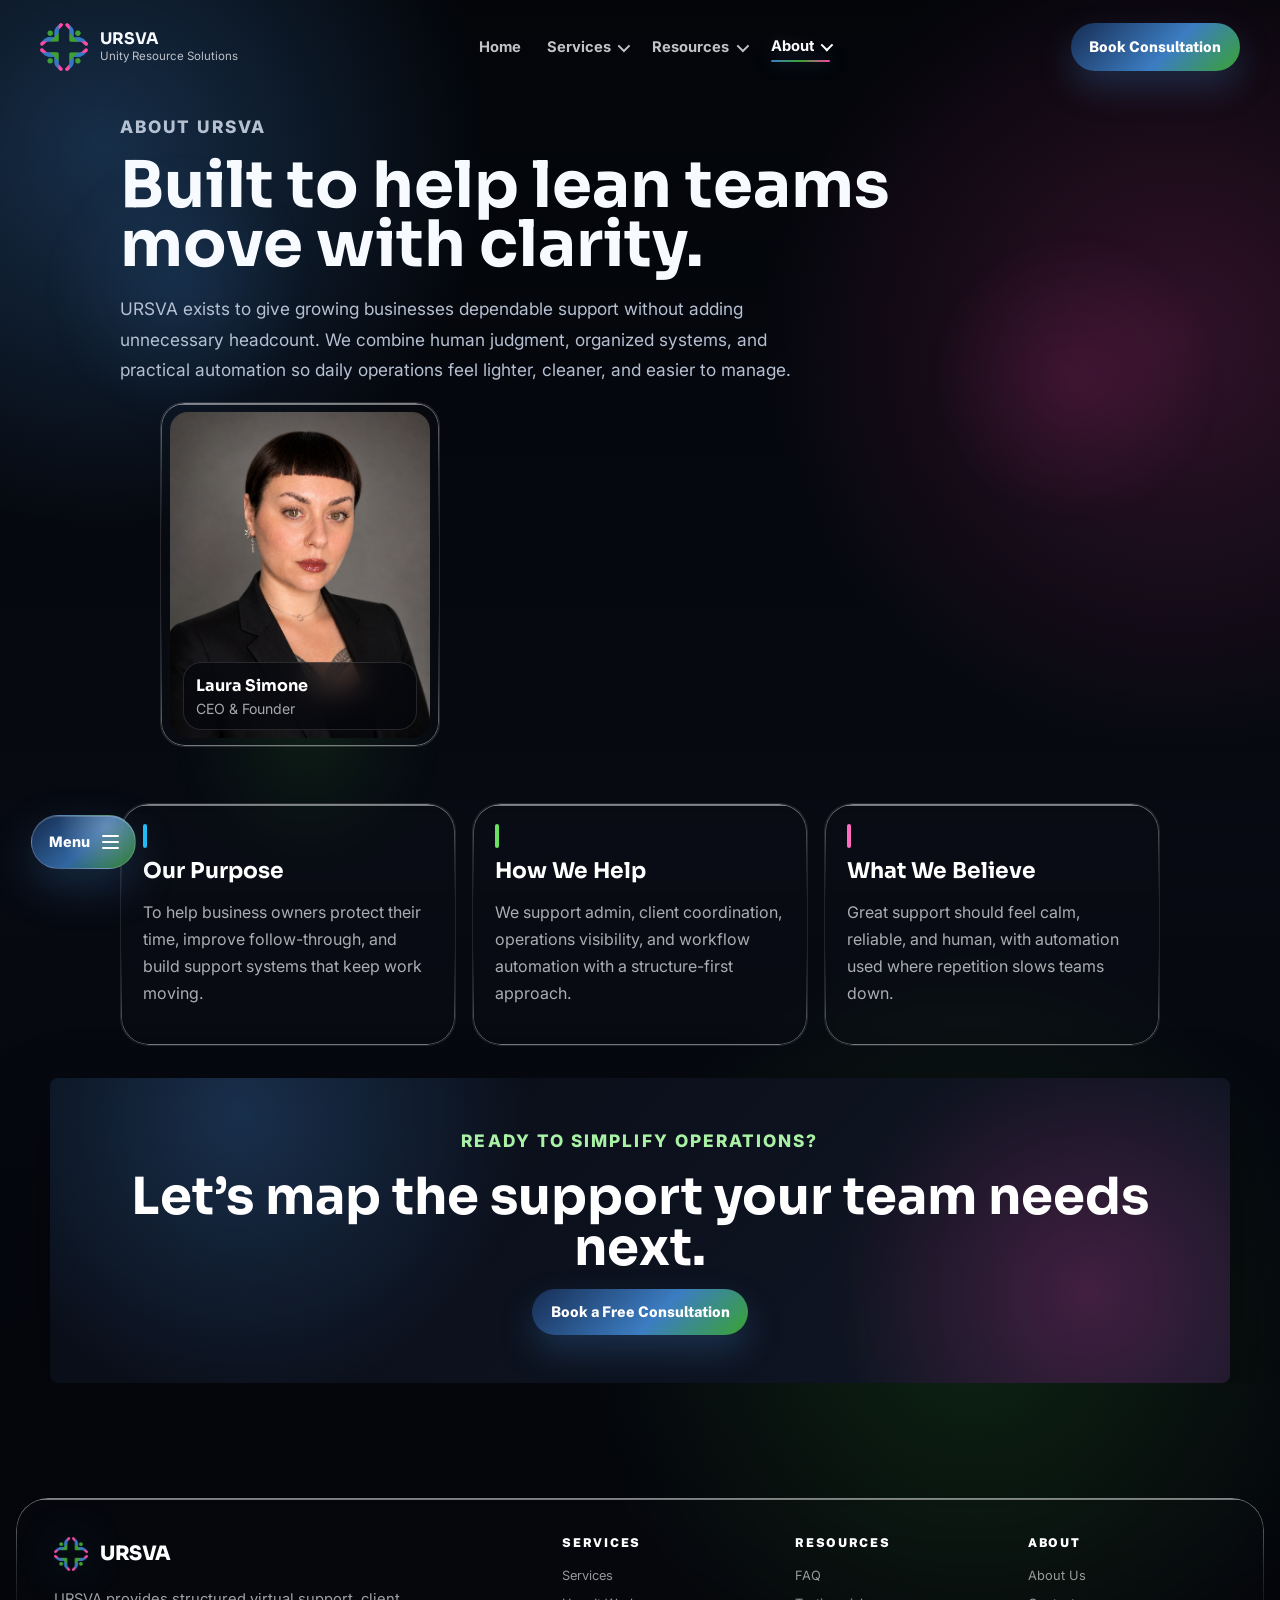
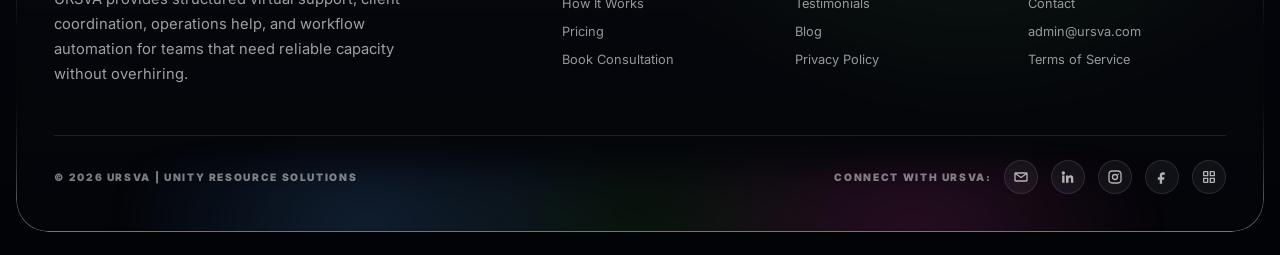
==== commit 772b548a: "update website" ====
--- a/pages/about.html
+++ b/pages/about.html
@@ -11,7 +11,7 @@
     <meta name="description" content="Learn about URSVA, a virtual support and workflow automation company founded by Laura Simone." />
     <meta name="keywords" content="about URSVA, Laura Simone CEO, virtual assistant company, workflow automation support" />
   </head>
-  <body>
+  <body class="about-page">
     <header class="site-header">
       <a class="brand" href="../index.html" aria-label="URSVA home">
         <img src="../assets/images/ursva-logo.png" alt="URSVA logo" />
@@ -97,7 +97,27 @@
           <div><h2>About</h2><a href="about.html">About Us</a><a href="contact.html">Contact</a><a href="mailto:admin@ursva.com">admin@ursva.com</a><a href="terms-of-service.html">Terms of Service</a></div>
         </nav>
       </div>
-      <div class="footer-bottom-bar"><p>© 2026 URSVA | Unity Resource Solutions</p></div>
+      <div class="footer-bottom-bar">
+        <p>© 2026 URSVA | Unity Resource Solutions</p>
+        <div class="footer-socials" aria-label="Social links">
+          <span>Connect with URSVA:</span>
+          <a href="mailto:admin@ursva.com" aria-label="Email URSVA">
+            <svg viewBox="0 0 24 24" aria-hidden="true"><path d="M4 5h16a2 2 0 0 1 2 2v10a2 2 0 0 1-2 2H4a2 2 0 0 1-2-2V7a2 2 0 0 1 2-2Zm0 3.2V17h16V8.2l-7.34 5.14a1.15 1.15 0 0 1-1.32 0L4 8.2Zm1.5-1.1L12 11.66l6.5-4.56h-13Z" /></svg>
+          </a>
+          <a href="https://www.linkedin.com/company/unityrsva/posts/?feedView=all" target="_blank" rel="noopener" aria-label="Visit URSVA on LinkedIn">
+            <svg viewBox="0 0 24 24" aria-hidden="true"><path d="M4.98 3.5A2.48 2.48 0 1 1 5 8.46 2.48 2.48 0 0 1 4.98 3.5ZM3.25 9.75h3.5V20.5h-3.5V9.75Zm5.75 0h3.35v1.47h.05c.47-.88 1.62-1.8 3.33-1.8 3.56 0 4.22 2.34 4.22 5.38v5.7h-3.5v-5.05c0-1.2-.02-2.75-1.68-2.75-1.68 0-1.94 1.31-1.94 2.67v5.13H9V9.75Z" /></svg>
+          </a>
+          <a href="https://www.instagram.com/unityrsva/" target="_blank" rel="noopener" aria-label="Visit URSVA on Instagram">
+            <svg viewBox="0 0 24 24" aria-hidden="true"><path d="M7.75 2h8.5A5.76 5.76 0 0 1 22 7.75v8.5A5.76 5.76 0 0 1 16.25 22h-8.5A5.76 5.76 0 0 1 2 16.25v-8.5A5.76 5.76 0 0 1 7.75 2Zm0 2A3.75 3.75 0 0 0 4 7.75v8.5A3.75 3.75 0 0 0 7.75 20h8.5A3.75 3.75 0 0 0 20 16.25v-8.5A3.75 3.75 0 0 0 16.25 4h-8.5ZM12 7.25A4.75 4.75 0 1 1 12 16.75 4.75 4.75 0 0 1 12 7.25Zm0 2A2.75 2.75 0 1 0 12 14.75 2.75 2.75 0 0 0 12 9.25Zm5.05-2.65a1.1 1.1 0 1 1 0 2.2 1.1 1.1 0 0 1 0-2.2Z" /></svg>
+          </a>
+          <a href="https://www.facebook.com/unityrsva/" target="_blank" rel="noopener" aria-label="Visit URSVA on Facebook">
+            <svg viewBox="0 0 24 24" aria-hidden="true"><path d="M14 8.5h2.25V5.25A10.2 10.2 0 0 0 13.4 5c-2.82 0-4.75 1.72-4.75 4.86v2.64H5.75V16h2.9v6h3.55v-6h2.95l.47-3.5H12.2V10.2c0-1.01.27-1.7 1.8-1.7Z" /></svg>
+          </a>
+          <a href="services.html" aria-label="Explore URSVA services">
+            <svg viewBox="0 0 24 24" aria-hidden="true"><path d="M5 3h6v8H3V5a2 2 0 0 1 2-2Zm0 2v4h4V5H5Zm8-2h6a2 2 0 0 1 2 2v6h-8V3Zm2 2v4h4V5h-4ZM3 13h8v8H5a2 2 0 0 1-2-2v-6Zm2 2v4h4v-4H5Zm8-2h8v6a2 2 0 0 1-2 2h-6v-8Zm2 2v4h4v-4h-4Z" /></svg>
+          </a>
+        </div>
+      </div>
     </footer>
     <script src="../assets/js/main.js?v=nav-groups-v1"></script>
   </body>
--- a/assets/css/styles.css
+++ b/assets/css/styles.css
@@ -3078,19 +3078,6 @@
   box-shadow: inset 0 1px 0 rgba(255, 255, 255, 0.08);
 }
 
-.onboarding-step article::before {
-  content: "";
-  position: absolute;
-  inset: 0;
-  opacity: 0;
-  background: radial-gradient(circle at 20% 0%, rgba(247, 66, 167, 0.18), transparent 11rem);
-  transition: opacity 180ms ease;
-}
-
-.onboarding-step article:hover::before {
-  opacity: 1;
-}
-
 .onboarding-step article span {
   position: relative;
   z-index: 1;
@@ -3236,6 +3223,10 @@
   padding: 1rem;
 }
 
+.visual-plan > div {
+  --plan-progress: 76%;
+}
+
 .visual-plan span {
   display: block;
   margin-top: 0.25rem;
@@ -3310,6 +3301,562 @@
 .onboarding-management .mini-icon {
   display: block;
   margin-bottom: 1rem;
+}
+
+.assistant-onboarding::before,
+.assistant-onboarding::after {
+  content: "";
+  position: absolute;
+  pointer-events: none;
+}
+
+.assistant-onboarding::before {
+  inset: -20% -12% auto;
+  height: 18rem;
+  opacity: 0.54;
+  background:
+    radial-gradient(circle at 18% 40%, rgba(60, 125, 194, 0.36), transparent 12rem),
+    radial-gradient(circle at 68% 18%, rgba(247, 66, 167, 0.2), transparent 14rem),
+    radial-gradient(circle at 92% 72%, rgba(57, 163, 49, 0.16), transparent 10rem);
+  filter: blur(10px);
+  animation: onboardingAurora 10s ease-in-out infinite alternate;
+}
+
+.assistant-onboarding::after {
+  inset: 0;
+  opacity: 0.16;
+  background-image:
+    linear-gradient(rgba(255, 255, 255, 0.07) 1px, transparent 1px),
+    linear-gradient(90deg, rgba(255, 255, 255, 0.07) 1px, transparent 1px);
+  background-size: 64px 64px;
+  mask-image: radial-gradient(circle at 50% 35%, #000, transparent 72%);
+}
+
+.assistant-onboarding .section-heading,
+.onboarding-timeline,
+.onboarding-management {
+  position: relative;
+  z-index: 1;
+}
+
+.assistant-onboarding.is-animated .onboarding-step {
+  opacity: 0;
+  transform: translateY(36px) scale(0.985);
+  transition:
+    opacity 700ms cubic-bezier(0.22, 1, 0.36, 1),
+    transform 800ms cubic-bezier(0.22, 1, 0.36, 1);
+}
+
+.assistant-onboarding.is-animated .onboarding-step.is-visible {
+  opacity: 1;
+  transform: translateY(0) scale(1);
+}
+
+.onboarding-step article {
+  isolation: isolate;
+  transition:
+    border-color 240ms ease,
+    box-shadow 240ms ease,
+    transform 240ms ease;
+}
+
+.onboarding-step article:hover {
+  border-color: rgba(141, 194, 255, 0.28);
+  box-shadow:
+    inset 0 1px 0 rgba(255, 255, 255, 0.12),
+    0 22px 58px rgba(0, 0, 0, 0.22);
+  transform: translateY(-3px);
+}
+
+.onboarding-visual {
+  isolation: isolate;
+  transform:
+    perspective(950px)
+    rotateX(var(--tilt-x, 0deg))
+    rotateY(var(--tilt-y, 0deg))
+    translate3d(var(--tilt-shift-x, 0px), var(--tilt-shift-y, 0px), 0);
+  transform-style: preserve-3d;
+  transition:
+    transform 220ms ease,
+    border-color 220ms ease,
+    box-shadow 220ms ease,
+    filter 220ms ease;
+  will-change: transform;
+}
+
+.onboarding-visual::after {
+  content: "";
+  position: absolute;
+  inset: 0.85rem;
+  z-index: 0;
+  pointer-events: none;
+  opacity: 0.2;
+  background:
+    linear-gradient(rgba(255, 255, 255, 0.12) 1px, transparent 1px),
+    linear-gradient(90deg, rgba(255, 255, 255, 0.1) 1px, transparent 1px);
+  background-size: 28px 28px;
+  border-radius: 22px;
+  transform: translateZ(-18px);
+}
+
+.onboarding-visual:hover,
+.onboarding-visual.is-hovering {
+  border-color: rgba(141, 194, 255, 0.42);
+  box-shadow:
+    inset 0 1px 0 rgba(255, 255, 255, 0.16),
+    0 34px 90px rgba(0, 0, 0, 0.36),
+    0 0 54px rgba(60, 125, 194, 0.18);
+  filter: saturate(1.08);
+}
+
+.visual-field,
+.visual-row span,
+.chat-bubble,
+.chat-input,
+.visual-plan > div,
+.visual-plan li,
+.assistant-card,
+.match-score,
+.visual-tools span,
+.visual-progress div,
+.visual-button {
+  position: relative;
+  z-index: 1;
+  transform: translateZ(26px);
+}
+
+.visual-field,
+.visual-row span,
+.chat-bubble,
+.visual-plan > div,
+.visual-plan li,
+.assistant-card,
+.match-score,
+.visual-tools span,
+.visual-progress div {
+  backdrop-filter: blur(16px);
+  -webkit-backdrop-filter: blur(16px);
+}
+
+.visual-form .visual-field,
+.visual-form .visual-row span {
+  animation: onboardingCardFloat 6.5s ease-in-out infinite;
+}
+
+.visual-form .visual-row span:nth-child(2) {
+  animation-delay: -1.4s;
+}
+
+.visual-button {
+  overflow: hidden;
+  animation: consultationPulse 3.8s ease-in-out infinite;
+}
+
+.chat-bubble.user {
+  background:
+    radial-gradient(circle at 12% 20%, rgba(57, 163, 49, 0.36), transparent 6rem),
+    rgba(36, 109, 40, 0.42);
+  border-color: rgba(169, 241, 165, 0.32);
+  box-shadow:
+    inset 0 1px 0 rgba(255, 255, 255, 0.08),
+    0 16px 36px rgba(57, 163, 49, 0.12);
+  animation: onboardingChatUser 5.2s ease-in-out infinite;
+}
+
+.chat-bubble.ursva {
+  background:
+    radial-gradient(circle at 16% 18%, rgba(247, 66, 167, 0.38), transparent 6rem),
+    rgba(182, 31, 114, 0.42);
+  border-color: rgba(255, 117, 191, 0.34);
+  box-shadow:
+    inset 0 1px 0 rgba(255, 255, 255, 0.08),
+    0 16px 36px rgba(247, 66, 167, 0.14);
+  animation: onboardingChatUrsva 5.2s ease-in-out infinite;
+}
+
+.chat-input::after {
+  content: "";
+  display: inline-block;
+  width: 0.55rem;
+  height: 1rem;
+  margin-left: 0.35rem;
+  vertical-align: -0.16rem;
+  background: rgba(255, 255, 255, 0.72);
+  border-radius: 999px;
+  animation: onboardingBlink 900ms steps(2, end) infinite;
+}
+
+.visual-plan > div::after,
+.visual-progress div::after {
+  content: "";
+  display: block;
+  height: 6px;
+  margin-top: 0.8rem;
+  overflow: hidden;
+  background-image:
+    linear-gradient(90deg, var(--blue), var(--green), var(--pink)),
+    linear-gradient(rgba(255, 255, 255, 0.08), rgba(255, 255, 255, 0.08));
+  background-repeat: no-repeat;
+  background-size: var(--plan-progress, 72%) 100%, 100% 100%;
+  border-radius: 999px;
+  animation: progressFillLoop 3.8s ease-in-out infinite;
+}
+
+.visual-plan li {
+  animation: onboardingListRise 5.5s ease-in-out infinite;
+}
+
+.visual-plan li:nth-child(2) {
+  animation-delay: -1.1s;
+}
+
+.visual-plan li:nth-child(3) {
+  animation-delay: -2.2s;
+}
+
+.assistant-card {
+  min-height: 150px;
+  overflow: hidden;
+}
+
+.assistant-card::before {
+  content: "";
+  position: absolute;
+  right: 1.1rem;
+  top: 1.1rem;
+  width: 3.6rem;
+  height: 3.6rem;
+  opacity: 0.8;
+  background:
+    radial-gradient(circle at 50% 42%, rgba(255, 255, 255, 0.55), transparent 0.45rem),
+    radial-gradient(circle at 50% 50%, rgba(60, 125, 194, 0.34), transparent 1.9rem);
+  border: 1px solid rgba(255, 255, 255, 0.16);
+  border-radius: 50%;
+  box-shadow:
+    0 0 28px rgba(60, 125, 194, 0.24),
+    inset 0 1px 0 rgba(255, 255, 255, 0.22);
+}
+
+.avatar-dot {
+  box-shadow:
+    0 0 0 8px rgba(57, 163, 49, 0.08),
+    0 0 32px rgba(57, 163, 49, 0.22);
+  animation: assistantAvatarPulse 2.8s ease-in-out infinite;
+}
+
+.match-score {
+  background:
+    radial-gradient(circle at 8% 50%, rgba(57, 163, 49, 0.35), transparent 5rem),
+    rgba(255, 255, 255, 0.1);
+}
+
+.visual-tools span {
+  box-shadow:
+    inset 0 1px 0 rgba(255, 255, 255, 0.1),
+    0 16px 32px rgba(0, 0, 0, 0.18);
+  animation: toolChipOrbit 6s ease-in-out infinite;
+}
+
+.visual-tools span:nth-child(2) {
+  animation-delay: -0.8s;
+}
+
+.visual-tools span:nth-child(3) {
+  animation-delay: -1.6s;
+}
+
+.visual-tools span:nth-child(4) {
+  animation-delay: -2.4s;
+}
+
+.visual-tools span:nth-child(5) {
+  animation-delay: -3.2s;
+}
+
+.visual-progress div {
+  --plan-progress: 58%;
+  animation: onboardingCardFloat 7s ease-in-out infinite;
+}
+
+.visual-progress div:nth-child(2) {
+  --plan-progress: 78%;
+  animation-delay: -1.6s;
+}
+
+.visual-progress div:nth-child(3) {
+  --plan-progress: 94%;
+  animation-delay: -3.2s;
+}
+
+@keyframes onboardingAurora {
+  0% {
+    transform: translate3d(-1.6rem, -0.6rem, 0) scale(0.98);
+  }
+  100% {
+    transform: translate3d(1.4rem, 0.8rem, 0) scale(1.05);
+  }
+}
+
+@keyframes progressFillLoop {
+  0%,
+  14% {
+    background-size: 0% 100%, 100% 100%;
+  }
+  76%,
+  100% {
+    background-size: var(--plan-progress, 72%) 100%, 100% 100%;
+  }
+}
+
+@keyframes onboardingCardFloat {
+  0%,
+  100% {
+    transform: translateZ(26px) translateY(0);
+  }
+  50% {
+    transform: translateZ(26px) translateY(-8px);
+  }
+}
+
+@keyframes consultationPulse {
+  0%,
+  100% {
+    box-shadow: 0 16px 34px rgba(60, 125, 194, 0.28);
+  }
+  50% {
+    box-shadow:
+      0 20px 48px rgba(60, 125, 194, 0.36),
+      0 0 32px rgba(247, 66, 167, 0.2);
+  }
+}
+
+@keyframes onboardingChatUser {
+  0%,
+  100% {
+    transform: translateZ(26px) translate(0, 0);
+  }
+  50% {
+    transform: translateZ(26px) translate(-6px, -4px);
+  }
+}
+
+@keyframes onboardingChatUrsva {
+  0%,
+  100% {
+    transform: translateZ(26px) translate(0, 0);
+  }
+  50% {
+    transform: translateZ(26px) translate(6px, -3px);
+  }
+}
+
+@keyframes onboardingBlink {
+  50% {
+    opacity: 0;
+  }
+}
+
+@keyframes onboardingListRise {
+  0%,
+  100% {
+    transform: translateZ(26px) translateX(0);
+  }
+  50% {
+    transform: translateZ(26px) translateX(6px);
+  }
+}
+
+@keyframes assistantAvatarPulse {
+  0%,
+  100% {
+    transform: scale(1);
+  }
+  50% {
+    transform: scale(1.06);
+  }
+}
+
+@keyframes toolChipOrbit {
+  0%,
+  100% {
+    transform: translateZ(26px) translate(0, 0) rotate(0deg);
+  }
+  50% {
+    transform: translateZ(26px) translate(0, -10px) rotate(-1deg);
+  }
+}
+
+@media (prefers-reduced-motion: reduce) {
+  .assistant-onboarding::before,
+  .assistant-onboarding.is-animated .onboarding-step,
+  .visual-form .visual-field,
+  .visual-form .visual-row span,
+  .visual-button,
+  .chat-bubble.user,
+  .chat-bubble.ursva,
+  .chat-input::after,
+  .visual-plan > div::after,
+  .visual-progress div::after,
+  .visual-plan li,
+  .avatar-dot,
+  .visual-tools span,
+  .visual-progress div {
+    animation: none;
+  }
+
+  .assistant-onboarding.is-animated .onboarding-step,
+  .onboarding-visual,
+  .visual-field,
+  .visual-row span,
+  .chat-bubble,
+  .chat-input,
+  .visual-plan > div,
+  .visual-plan li,
+  .assistant-card,
+  .match-score,
+  .visual-tools span,
+  .visual-progress div,
+  .visual-button {
+    opacity: 1;
+    transform: none;
+  }
+}
+
+.how-it-works-page .page-hero {
+  padding-bottom: 1.4rem;
+}
+
+.how-it-works-page .page-hero h1 {
+  max-width: 980px;
+  font-size: clamp(2.75rem, 5.8vw, 5.05rem);
+  line-height: 0.98;
+}
+
+.how-it-works-page .page-hero > p:not(.eyebrow) {
+  max-width: 760px;
+  font-size: 1rem;
+  line-height: 1.65;
+}
+
+.how-it-works-page .section {
+  padding-block: 4rem;
+}
+
+.how-it-works-page .process-grid {
+  gap: 0.8rem;
+}
+
+.how-it-works-page .process-step {
+  min-height: 285px;
+  padding: 1.15rem;
+}
+
+.how-it-works-page .process-step span {
+  margin-bottom: 1.5rem;
+}
+
+.how-it-works-page .process-step h2 {
+  font-size: clamp(1.45rem, 2.4vw, 2rem);
+  line-height: 1.04;
+}
+
+.how-it-works-page .process-step p {
+  font-size: 0.94rem;
+  line-height: 1.58;
+}
+
+.how-it-works-page .assistant-onboarding {
+  padding: clamp(1.5rem, 4vw, 3rem);
+}
+
+.how-it-works-page .assistant-onboarding .section-heading {
+  max-width: 800px;
+}
+
+.how-it-works-page .assistant-onboarding .section-heading h2,
+.how-it-works-page .section-heading h2 {
+  font-size: clamp(2rem, 4.2vw, 3.6rem);
+  line-height: 1;
+}
+
+.how-it-works-page .assistant-onboarding .section-heading p:not(.eyebrow) {
+  max-width: 720px;
+  font-size: 0.98rem;
+  line-height: 1.62;
+}
+
+.how-it-works-page .onboarding-timeline {
+  gap: clamp(2rem, 4.5vw, 3rem);
+  margin-top: 1.5rem;
+}
+
+.how-it-works-page .onboarding-step {
+  gap: clamp(1rem, 3vw, 3rem);
+}
+
+.how-it-works-page .onboarding-step article {
+  padding: 1.18rem;
+}
+
+.how-it-works-page .onboarding-step article span {
+  margin-bottom: 0.95rem;
+}
+
+.how-it-works-page .onboarding-step h3 {
+  font-size: clamp(1.5rem, 2.55vw, 2.45rem);
+  line-height: 1.02;
+}
+
+.how-it-works-page .onboarding-step p {
+  font-size: 0.95rem;
+  line-height: 1.58;
+}
+
+.how-it-works-page .onboarding-visual {
+  min-height: 235px;
+  padding: 1rem;
+}
+
+.how-it-works-page .visual-form,
+.how-it-works-page .visual-chat,
+.how-it-works-page .visual-plan,
+.how-it-works-page .visual-match,
+.how-it-works-page .visual-progress {
+  gap: 0.65rem;
+}
+
+.how-it-works-page .visual-field,
+.how-it-works-page .visual-row span,
+.how-it-works-page .chat-bubble,
+.how-it-works-page .chat-input,
+.how-it-works-page .visual-plan > div,
+.how-it-works-page .visual-plan li,
+.how-it-works-page .assistant-card,
+.how-it-works-page .match-score,
+.how-it-works-page .visual-tools span,
+.how-it-works-page .visual-progress div,
+.how-it-works-page .visual-button {
+  padding: 0.78rem 0.88rem;
+  font-size: 0.92rem;
+}
+
+.how-it-works-page .assistant-card {
+  min-height: 128px;
+}
+
+.how-it-works-page .avatar-dot {
+  width: 40px;
+  height: 40px;
+  margin-bottom: 0.75rem;
+}
+
+.how-it-works-page .outcome-grid span {
+  padding: 0.68rem 0.85rem;
+  font-size: 0.92rem;
+}
+
+.how-it-works-page .card.metric {
+  min-height: 190px;
 }
 
 .outcome-grid {
@@ -5983,6 +6530,80 @@
 }
 
 @media (max-width: 767px) {
+  .about-page {
+    background:
+      radial-gradient(circle at 18% 18%, rgba(60, 125, 194, 0.24), transparent 16rem),
+      radial-gradient(circle at 82% 34%, rgba(247, 66, 167, 0.16), transparent 15rem),
+      #f6f9ff;
+  }
+
+  .about-page .site-header {
+    background:
+      linear-gradient(135deg, rgba(255, 255, 255, 0.82), rgba(255, 255, 255, 0.58)),
+      rgba(255, 255, 255, 0.7);
+    border-color: rgba(23, 45, 84, 0.12);
+    box-shadow: 0 16px 40px rgba(23, 45, 84, 0.1);
+  }
+
+  .about-page .site-header .brand strong {
+    color: var(--blue-dark);
+    text-shadow: none;
+  }
+
+  .about-page .site-header .brand small {
+    color: rgba(23, 45, 84, 0.72);
+  }
+
+  .about-page .about-hero {
+    width: min(100% - 24px, 1040px);
+    margin-top: 0.75rem;
+    padding: 7.25rem 1rem 1.25rem;
+    color: var(--ink);
+    background:
+      radial-gradient(circle at 18% 16%, rgba(60, 125, 194, 0.28), transparent 15rem),
+      radial-gradient(circle at 92% 62%, rgba(247, 66, 167, 0.18), transparent 15rem),
+      linear-gradient(150deg, rgba(7, 10, 18, 0.96), rgba(12, 23, 40, 0.94));
+    border: 1px solid rgba(255, 255, 255, 0.12);
+    border-radius: 28px;
+    box-shadow: 0 26px 80px rgba(23, 45, 84, 0.2);
+  }
+
+  .about-page .about-hero .eyebrow {
+    color: rgba(141, 194, 255, 0.95);
+    text-shadow: 0 0 18px rgba(60, 125, 194, 0.24);
+  }
+
+  .about-page .about-hero h1 {
+    color: #fff;
+    font-size: clamp(2.55rem, 14vw, 4.15rem);
+    line-height: 0.96;
+    text-shadow: 0 16px 34px rgba(0, 0, 0, 0.38);
+  }
+
+  .about-page .about-hero p:not(.eyebrow) {
+    color: rgba(247, 251, 255, 0.78);
+    font-size: clamp(1rem, 5vw, 1.22rem);
+    line-height: 1.62;
+  }
+
+  .about-page .founder-card {
+    width: min(100%, 250px);
+    margin-top: 0.4rem;
+  }
+
+  .site-header .site-nav > a,
+  .site-header .site-nav .nav-link,
+  .mega-menu-header h2,
+  .mega-menu-header p,
+  .mega-service-link small {
+    text-shadow: 0 1px 14px rgba(0, 0, 0, 0.28);
+  }
+
+  .site-header .site-nav > a,
+  .site-header .site-nav .nav-link {
+    color: rgba(247, 251, 255, 0.92);
+  }
+
   .site-footer {
     width: min(100% - 24px, 1280px);
     margin-top: 3rem;
